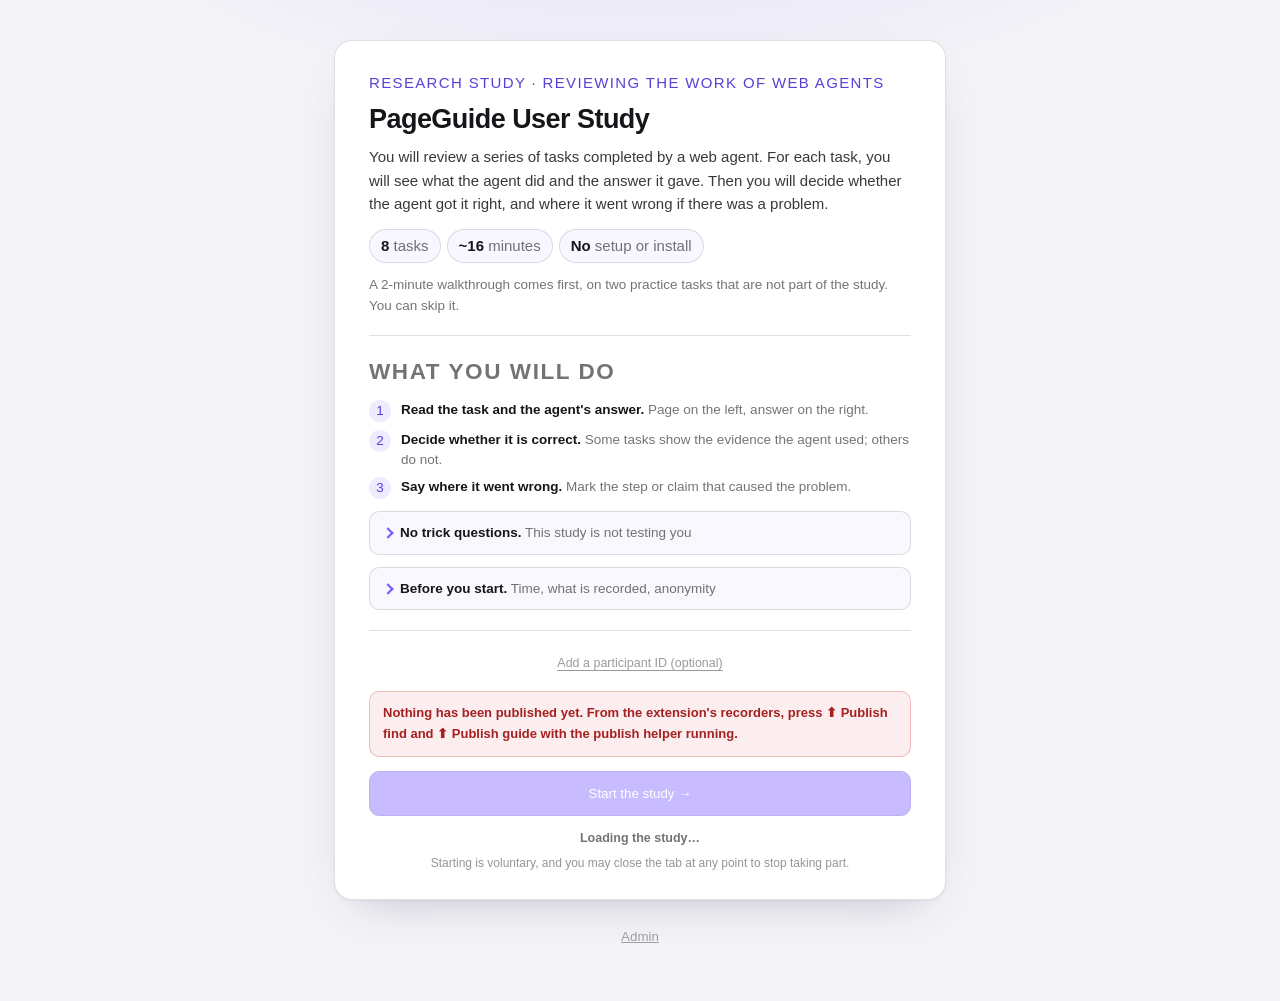
==== index.html @ 44cb0784 "Count MUFC-V1-TEXT again in Find × Text It was excluded because it is the same captured Wikipedia ar" ====
<!doctype html>
<html lang="en">
<head>
  <meta charset="utf-8">
  <meta name="viewport" content="width=device-width, initial-scale=1">
  <title>PageGuide User Study</title>
  <link rel="stylesheet" href="styles/site.css?v=ft-mufc-20260813">
</head>
<body class="welcome-body">
  <!--
    The welcome screen. Everything a participant needs to decide to start and nothing they will have
    forgotten by the first task: what they will be doing, how long it takes, and what is recorded.
    The instructions that matter *during* a task live beside the material, on the task screen.
  -->
  <main class="welcome">
    <div class="welcome-card">
      <header class="welcome-hero">
        <p class="welcome-eyebrow">Research study · Reviewing the work of web agents</p>
        <h1 class="welcome-title">PageGuide User Study</h1>
        <p class="welcome-lead">
          You will review a series of tasks completed by a web agent. For each task, you will see
          what the agent did and the answer it gave. Then you will decide whether the agent got it
          right, and where it went wrong if there was a problem.
        </p>
        <ul class="welcome-meta">
          <li class="welcome-chip"><span class="welcome-chip-k">8</span> tasks</li>
          <li class="welcome-chip"><span class="welcome-chip-k">~16</span> minutes</li>
          <li class="welcome-chip"><span class="welcome-chip-k">No</span> setup or install</li>
        </ul>
        <p class="welcome-lead welcome-lead-quiet">A 2-minute walkthrough comes first, on two
          practice tasks that are not part of the study. You can skip it.</p>
      </header>

      <section class="welcome-section">
        <h2 class="welcome-section-title">What you will do</h2>
        <ol class="welcome-steps">
          <li class="welcome-step">
            <span class="welcome-step-n">1</span>
            <div><strong>Read the task and the agent's answer.</strong>
              Page on the left, answer on the right.</div>
          </li>
          <li class="welcome-step">
            <span class="welcome-step-n">2</span>
            <div><strong>Decide whether it is correct.</strong>
              Some tasks show the evidence the agent used; others do not.</div>
          </li>
          <li class="welcome-step">
            <span class="welcome-step-n">3</span>
            <div><strong>Say where it went wrong.</strong>
              Mark the step or claim that caused the problem.</div>
          </li>
        </ol>
      </section>

      <!-- Collapsed by default, so the screen is a decision rather than a document. The summary
           carries the sentence that actually changes how someone answers; the rest is there for
           whoever wants it. -->
      <details class="welcome-fold">
        <summary><strong>No trick questions.</strong> This study is not testing you</summary>
        <div class="welcome-fold-body">
          We are studying how easy or hard it is to check an agent's work. Please answer from what
          you can actually see on the page. If you cannot tell what happened, choose that option:
          it is a real and useful answer.
        </div>
      </details>

      <details class="welcome-fold">
        <summary><strong>Before you start.</strong> Time, what is recorded, anonymity</summary>
        <dl class="welcome-facts">
          <div class="welcome-fact">
            <dt>Time</dt>
            <dd>About 16 minutes in one sitting. Tasks are timed to measure difficulty, not to rush
              you.</dd>
          </div>
          <div class="welcome-fact">
            <dt>What is recorded</dt>
            <dd>Your answers and each task's duration. No account, no email, nothing from other
              tabs.</dd>
          </div>
          <div class="welcome-fact">
            <dt>Anonymity</dt>
            <dd>Anonymous by default. A participant ID is optional, and only matches your run to a
              session.</dd>
          </div>
          <div class="welcome-fact">
            <dt>You will need</dt>
            <dd>A desktop or laptop browser, because the page and the answer sit side by side.</dd>
          </div>
        </dl>
      </details>

      <div class="welcome-actions">
        <button class="welcome-id-toggle" id="participant-id-toggle" type="button">Add a participant ID (optional)</button>
        <div class="welcome-id-field" id="participant-id-field" hidden>
          <label class="welcome-label" for="participant-id">Participant ID
            <span class="q-sub">optional, leave blank to stay anonymous</span></label>
          <input class="welcome-input" id="participant-id" type="text" placeholder="e.g. P07" autocomplete="off">
        </div>

        <div class="welcome-status" id="welcome-status"></div>

        <button class="welcome-btn" id="start-btn" disabled>Start the study →</button>

        <p class="welcome-fine" id="welcome-count">Loading the study…</p>
        <p class="welcome-consent">Starting is voluntary, and you may close the tab at any point to
          stop taking part.</p>
      </div>
    </div>

    <!-- The reviewer's door. Deliberately plain and outside the card: a participant should be able
         to ignore it, and it grants no privilege over the data — its one real power is to NOT write. -->
    <button class="admin-door" id="admin-btn">Admin</button>
    <section class="admin-panel" id="admin-panel" hidden></section>
  </main>

  <script src="app/config.js?v=ft-mufc-20260813" onerror="window.__configMissing = true"></script>
  <script src="app/supabase.js?v=ft-mufc-20260813"></script>
  <script src="app/session.js?v=ft-mufc-20260813"></script>
  <script src="app/admin.js?v=ft-mufc-20260813"></script>
  <script src="app/markdown.js?v=ft-mufc-20260813"></script>
  <script src="app/trajectory_edit.js?v=ft-mufc-20260813"></script>
  <script src="app/welcome.js?v=ft-mufc-20260813"></script>
</body>
</html>
---- styles/site.css ----
/* The study site — layout and the question pane.
   ==============================================
   The stimulus pane brings its own stylesheet (styles/stimulus.css, ported verbatim from the
   extension) so what a participant reads on the left is pixel-for-pixel what an extension
   participant reads. This file owns everything around it: the shell, the welcome screen, and the
   right-hand pane standing in for the PageGuide side panel. */

:root {
  --accent: #7857ff;
  --accent-dark: #5b3fd6;
  --ink: #16161a;
  --muted: rgba(0, 0, 0, 0.55);
  --line: rgba(0, 0, 0, 0.12);
  --panel-bg: #f4f4f8;
  --card: #fff;
  --ok: #0f6b43;
  --bad: #a52020;
}

* { box-sizing: border-box; }

body {
  margin: 0;
  font: 15px/1.6 -apple-system, BlinkMacSystemFont, 'Segoe UI', Roboto, sans-serif;
  color: var(--ink);
  background: #fff;
}

/* ── The two panes ───────────────────────────────────────────────────────────────
   Left flexible, right fixed at the side panel's real width. The proportions are not decoration:
   a participant on the site should be working under the same constraints as one in the extension,
   or the two datasets differ in reading conditions rather than in grounding. Each pane scrolls on
   its own so the questions stay put while the steps are read. */
.task-shell {
  display: grid;
  grid-template-columns: minmax(0, 1fr) 420px;
  height: 100vh;
  overflow: hidden;
}

.task-stimulus {
  overflow-y: auto;
  background: #fff;
  border-right: 1px solid var(--line);
}

.task-panel {
  overflow-y: auto;
  background: var(--panel-bg);
  border-left: 1px solid var(--line);
}

/* Below ~900px the two-pane comparison stops working at all: the stimulus is the thing that needs
   width. Stack rather than shrink, material first. */
@media (max-width: 900px) {
  .task-shell { grid-template-columns: 1fr; height: auto; overflow: visible; }
  .task-stimulus, .task-panel { overflow: visible; border: 0; }
  .task-panel { border-top: 2px solid var(--line); }
}

.tv-done {
  padding: 60px 32px;
  font-size: 18px;
  color: var(--muted);
  text-align: center;
}

/* ── The condition banner ────────────────────────────────────────────────────────
   Sits under the goal, above the material, on every task. Deliberately NOT colour-coded as
   good/bad: the two arms are conditions, not scores, and a green "grounded" pill against a red
   "non-grounded" one would tell a participant which answer we were hoping for. Same neutral pill
   both ways; only the dot and the wording carry the difference. */
.tv-condition {
  display: flex;
  align-items: center;
  flex-wrap: wrap;
  gap: 6px 8px;
  margin-top: 8px;
}
.tv-condition-badge {
  display: inline-flex;
  align-items: center;
  gap: 6px;
  border: 1px solid var(--line);
  border-radius: 999px;
  padding: 3px 10px;
  font: 700 11px/1.5 inherit;
  letter-spacing: 0.04em;
  text-transform: uppercase;
  color: var(--ink);
  background: rgba(0, 0, 0, 0.03);
}
.tv-condition-dot {
  width: 7px;
  height: 7px;
  border-radius: 50%;
  border: 1.5px solid var(--accent-dark);
}
/* Filled where the evidence is shown, hollow where it is not — the state of the dot is the state
   of the task, so the badge is readable at a glance without reading it. */
.tv-condition.is-grounded .tv-condition-dot { background: var(--accent-dark); }
.tv-condition.is-nongrounded .tv-condition-dot { background: transparent; }
.tv-condition-note {
  font-size: 12.5px;
  color: var(--muted);
}
.tv-condition-info { flex: 0 0 auto; }
.tv-condition-hint {
  flex: 1 0 100%;
  margin-top: 2px;
  padding: 9px 12px;
  background: rgba(120, 87, 255, 0.07);
  border-left: 2px solid rgba(120, 87, 255, 0.45);
  border-radius: 0 8px 8px 0;
  color: rgba(0, 0, 0, 0.72);
  font-size: 13px;
  line-height: 1.5;
}
.tv-condition-hint[hidden] { display: none; }

/* ── The question pane ───────────────────────────────────────────────────────── */
.q-head {
  padding: 14px 16px;
  border-bottom: 1px solid var(--line);
  background: var(--card);
  position: sticky;
  top: 0;
  z-index: 2;
}
.q-title { font-weight: 800; font-size: 15px; }

.q-progress {
  padding: 8px 16px;
  font-size: 12px;
  font-weight: 700;
  color: var(--muted);
  background: var(--card);
  border-bottom: 1px solid var(--line);
}

.q-body { padding: 16px; }
.q-loading { padding: 24px 16px; color: var(--muted); }

.q-task-card {
  background: #efe9ff;
  border: 1px solid rgba(120, 87, 255, 0.28);
  border-radius: 10px;
  padding: 20px 14px 12px;   /* extra top room for the timer chip floating on the border */
  font-weight: 600;
  margin-bottom: 12px;
  position: relative;
}

/* One active phase timer. The label changes when the task moves from deciding to checking evidence. */
.q-timers { position: absolute; top: -11px; right: 12px; display: flex; gap: 6px; }
.q-timer-chip {
  display: inline-flex;
  align-items: center;
  gap: 5px;
  background: var(--card);
  border: 1px solid rgba(120, 87, 255, 0.35);
  border-radius: 999px;
  padding: 3px 9px;
  box-shadow: 0 2px 6px rgba(30, 20, 70, 0.16);
}
.q-timer-label { font-size: 10px; font-weight: 700; color: var(--muted); white-space: nowrap; }
.q-timer {
  font-size: 12px;
  font-weight: 800;
  color: var(--accent-dark);
  font-variant-numeric: tabular-nums;   /* so the seconds do not shift the label as they tick */
}

.q-card {
  background: var(--card);
  border: 1px solid var(--line);
  border-radius: 12px;
  padding: 14px;
  margin-bottom: 12px;
}
.q-card-head { display: flex; align-items: flex-start; gap: 8px; margin-bottom: 10px; }
.q-badge {
  background: var(--accent);
  color: #fff;
  border-radius: 6px;
  padding: 1px 7px;
  font-size: 11px;
  font-weight: 800;
  flex: none;
}
.q-text { margin: 0; font-weight: 700; }
.q-sub { font-size: 12px; font-weight: 500; color: var(--muted); }
.q-label {
  display: block;
  margin: 12px 0 6px;
  font-size: 12px;
  font-weight: 800;
  color: var(--ink);
}
.q-optional { color: var(--muted); }

.q-options { display: flex; flex-direction: column; gap: 6px; }

.q-opt {
  display: flex;
  align-items: center;
  gap: 10px;
  border: 1px solid var(--line);
  border-radius: 10px;
  padding: 10px 12px;
  cursor: pointer;
  background: #fafafc;
}
.q-opt:hover { border-color: rgba(120, 87, 255, 0.5); }
.q-opt input { accent-color: var(--accent); width: 16px; height: 16px; flex: none; }
/* :has is what lets the whole row light up from the input inside it, with no JS keeping a class in
   sync — one less thing that can be left stale when the pane re-renders. */
.q-opt:has(input:checked) {
  border-color: var(--accent);
  background: #f1ecff;
}

.q-opt-rich { align-items: flex-start; }
.q-opt-body { display: flex; flex-direction: column; gap: 2px; }
.q-opt-name { font-weight: 700; }
.q-opt-detail { font-size: 12px; color: var(--muted); }

.q-post-body { display: flex; flex-direction: column; gap: 14px; }
.q-post-section {
  background: var(--card);
  border: 1px solid var(--line);
  border-radius: 12px;
  padding: 14px;
}
.q-post-section-head {
  display: flex;
  align-items: flex-start;
  gap: 8px;
  margin-bottom: 12px;
}
.q-post-options { gap: 8px; }
.q-post-opt {
  min-height: 42px;
  background: #fff;
  font-weight: 650;
}

/* The optional note. A hollow badge, because a solid one beside the two required questions reads as
   a third thing that must be answered — and a box someone fills in to get past it is noise. */
.q-badge-quiet {
  background: rgba(120, 87, 255, 0.14);
  color: var(--accent-dark);
}
.q-post-note-hint { margin: -6px 0 8px; }
.q-post-note { min-height: 64px; }

.q-error-block {
  border: 1px solid var(--line);
  border-radius: 10px;
  padding: 4px;
  background: #fafafc;
}
.q-error-block .q-opt { border: 0; background: transparent; }
.q-error-num {
  flex: none;
  width: 20px;
  height: 20px;
  border-radius: 6px;
  background: rgba(120, 87, 255, 0.14);
  color: var(--accent-dark);
  font-size: 11px;
  font-weight: 800;
  display: grid;
  place-items: center;
}
.q-opt-none { background: transparent; }

.q-error-steps { padding: 0 12px 10px; }
.q-step-picks { display: flex; flex-wrap: wrap; gap: 5px; }
/* Steps are buttons, never a text field — see the comment in instrument.js. */
.q-step {
  min-width: 30px;
  border: 1px solid var(--line);
  background: #fff;
  border-radius: 8px;
  padding: 4px 8px;
  font: 700 12px/1.5 inherit;
  font-variant-numeric: tabular-nums;
  color: var(--muted);
  cursor: pointer;
}
.q-step:hover { border-color: var(--accent); color: var(--accent-dark); }
.q-step.is-on { background: var(--accent); border-color: var(--accent); color: #fff; }

.q-field {
  width: 100%;
  border: 1px solid var(--line);
  border-radius: 10px;
  padding: 9px 11px;
  font: inherit;
  font-size: 14px;
  resize: vertical;
}
.q-field:focus {
  outline: none;
  border-color: var(--accent);
  box-shadow: 0 0 0 3px rgba(120, 87, 255, 0.16);
}

.q-error-msg {
  background: rgba(211, 47, 47, 0.1);
  border: 1px solid rgba(211, 47, 47, 0.3);
  color: var(--bad);
  border-radius: 8px;
  padding: 8px 11px;
  font-size: 13px;
  font-weight: 600;
  margin: 10px 0;
}

.q-actions { display: flex; gap: 8px; margin-top: 14px; }
.q-btn {
  flex: 1;
  border: 1px solid var(--line);
  background: #fff;
  border-radius: 10px;
  padding: 11px 14px;
  font: 800 14px/1.2 inherit;
  cursor: pointer;
}
.q-btn:hover { border-color: var(--accent); color: var(--accent-dark); }
.q-btn-primary { background: var(--accent); border-color: var(--accent); color: #fff; }
.q-btn-primary:hover { background: var(--accent-dark); border-color: var(--accent-dark); color: #fff; }
/* An <a> that has to sit in a row of <button>s without looking like the odd one out. */
.q-btn-link { display: inline-flex; align-items: center; justify-content: center; text-decoration: none; }

/* ── The post-study survey, on the final screen ─────────────────────────────
   Fills the left pane — the whole viewport height, edge to edge. The form is the last thing the
   study asks for, and one scrolled through a letterbox is one people abandon halfway. The stage
   carries no padding of its own: Google's form already draws its own margins, and a second set
   inside a frame costs width the Likert rows need. */
.q-survey-stage {
  height: 100vh;
  display: flex;
  flex-direction: column;
  background: #f5f5f7;
}

/* The instruction sits above the form, in the pane the participant is already looking at. Fixed
   height by content, never scrolling away from it: the frame below takes whatever is left. */
.q-survey-head {
  flex: none;
  padding: 18px 24px 14px;
  background: #fff;
  border-bottom: 1px solid var(--line);
}

.q-survey-title { margin: 0; font-size: 19px; font-weight: 800; }

/* Loud on purpose: the frame under this banner is the live form, and a preview that looks exactly
   like the real screen is one somebody fills in. */
.q-survey-preview {
  flex: none;
  margin: 0;
  padding: 9px 24px;
  background: rgba(211, 47, 47, .10);
  border-bottom: 1px solid rgba(211, 47, 47, .3);
  color: var(--bad);
  font-size: 13px;
  font-weight: 700;
}

.q-survey-lead {
  margin: 6px 0 0;
  max-width: 70ch;
  font-size: 14px;
  line-height: 1.55;
  color: var(--muted);
}

/* Sized to its text rather than stretched across the pane — .q-btn is flex:1 for a row of two in a
   420px panel, which out here would be a button a thousand pixels wide. */
.q-survey-open { flex: none; margin-top: 12px; padding: 10px 18px; }

.q-survey {
  display: block;
  flex: 1;
  width: 100%;
  min-height: 0;
  border: 0;
  background: #f5f5f7;
}

/* Stacked layout: the panes are no longer side by side and 100vh would push the questionnaire a
   whole screen below the text that introduces it. */
@media (max-width: 900px) {
  .q-survey-stage { height: auto; }
  .q-survey { height: 150vh; flex: none; }
}
.admin-task-jump {
  display: grid;
  gap: 6px;
  margin-top: 14px;
  color: var(--muted);
  font-size: 12px;
  font-weight: 800;
  text-transform: uppercase;
  letter-spacing: .04em;
}
.admin-task-jump select {
  width: 100%;
  border: 1px solid var(--line);
  border-radius: 10px;
  background: #fff;
  color: var(--ink);
  padding: 10px 12px;
  font: 700 14px/1.2 inherit;
  text-transform: none;
  letter-spacing: 0;
}
.admin-grounding {
  margin-top: 12px;
  border: 1px solid rgba(120, 87, 255, 0.24);
  border-left: 3px solid var(--accent);
  border-radius: 8px;
  padding: 12px;
  background: rgba(120, 87, 255, 0.05);
}
.admin-ground-truth {
  margin-top: 12px;
  border: 1px solid rgba(22, 143, 90, 0.24);
  border-left: 3px solid #168f5a;
  border-radius: 8px;
  padding: 12px;
  background: rgba(22, 143, 90, 0.05);
}
.admin-grounding-title {
  font-weight: 800;
  margin-bottom: 2px;
}
.admin-gt-row,
.admin-gt-empty {
  margin-top: 8px;
  color: var(--muted);
  font-size: 13px;
  line-height: 1.45;
}
.admin-gt-label {
  margin-top: 10px;
  color: var(--muted);
  font-size: 11px;
  font-weight: 800;
  text-transform: uppercase;
  letter-spacing: .04em;
}
.admin-gt-quote {
  margin-top: 6px;
  border: 1px solid var(--line);
  border-radius: 8px;
  background: #fff;
  color: var(--ink);
  padding: 8px 10px;
  font-size: 13px;
  line-height: 1.45;
}
.admin-gt-pill {
  display: inline-block;
  margin: 6px 5px 0 0;
  border: 1px solid rgba(22, 143, 90, 0.24);
  border-radius: 999px;
  background: #fff;
  color: #0f6b43;
  padding: 4px 8px;
  font: 700 12px/1.3 inherit;
}
.admin-answer-edit {
  display: grid;
  gap: 6px;
  margin-top: 10px;
  color: var(--muted);
  font-size: 12px;
  font-weight: 800;
  text-transform: uppercase;
  letter-spacing: .04em;
}
.admin-answer-edit textarea {
  width: 100%;
  resize: vertical;
  min-height: 132px;
  border: 1px solid var(--line);
  border-radius: 8px;
  background: #fff;
  color: var(--ink);
  padding: 10px 12px;
  font: 600 13px/1.45 inherit;
  text-transform: none;
  letter-spacing: 0;
}
.admin-new-evidence {
  display: grid;
  grid-template-columns: minmax(120px, 0.45fr) minmax(160px, 1fr);
  gap: 8px;
  margin-top: 10px;
}
.admin-inline-input {
  width: 100%;
  border: 1px solid var(--line);
  border-radius: 8px;
  background: #fff;
  color: var(--ink);
  padding: 9px 10px;
  font: 600 13px/1.3 inherit;
}
.admin-grounding-status {
  border: 1px dashed var(--line);
  border-radius: 8px;
  background: #fff;
  color: var(--muted);
  font-size: 12px;
  line-height: 1.4;
  padding: 8px 10px;
  margin-top: 8px;
}
.admin-grounding-status.is-good {
  border-style: solid;
  border-color: rgba(22, 143, 90, 0.35);
  color: #0f6b43;
  background: rgba(22, 143, 90, 0.08);
}

/* ── Welcome ─────────────────────────────────────────────────────────────────────
   A consent-sheet, not a splash page. A participant decides here whether to give us sixteen
   minutes, so the screen answers the questions they would otherwise have to ask: what am I doing,
   how long, and what is being recorded. One card, one column, one action at the bottom — the
   sections read in the order those questions arrive. */
.welcome-body {
  background:
    radial-gradient(900px 420px at 50% -180px, rgba(120, 87, 255, 0.16), transparent 70%),
    var(--panel-bg);
  min-height: 100vh;
}
.welcome {
  max-width: 660px;
  margin: 0 auto;
  padding: 40px 24px 56px;
}
.welcome-card {
  background: var(--card);
  border: 1px solid var(--line);
  border-radius: 18px;
  padding: 30px 34px 26px;
  box-shadow: 0 1px 2px rgba(20, 12, 50, 0.05), 0 18px 48px -24px rgba(20, 12, 50, 0.28);
}
@media (max-width: 560px) {
  .welcome { padding: 20px 14px 40px; }
  .welcome-card { padding: 24px 20px 22px; border-radius: 14px; }
}

.welcome-hero { border-bottom: 1px solid var(--line); padding-bottom: 18px; }
.welcome-eyebrow {
  margin: 0 0 8px;
  font: 700 10.5px/1.4 inherit;
  letter-spacing: 0.09em;
  text-transform: uppercase;
  color: var(--accent-dark);
}
.welcome-title {
  font-size: 27px;
  line-height: 1.2;
  letter-spacing: -0.02em;
  margin: 0 0 10px;
}
.welcome-lead { font-size: 15px; line-height: 1.55; margin: 0; color: rgba(0, 0, 0, 0.78); }

/* The three facts a participant weighs before clicking, as chips rather than a sentence: they are
   scanned, not read. */
.welcome-meta {
  display: flex;
  flex-wrap: wrap;
  gap: 6px;
  list-style: none;
  margin: 14px 0 0;
  padding: 0;
}
.welcome-chip {
  border: 1px solid var(--line);
  border-radius: 999px;
  padding: 4px 11px;
  font: 600 12px/1.5 inherit;
  color: var(--muted);
  background: rgba(120, 87, 255, 0.05);
}
.welcome-chip-k { font-weight: 800; color: var(--ink); }

.welcome-section { margin-top: 18px; }
.welcome-section-title {
  margin: 0 0 10px;
  font: 800 11px/1.4 inherit;
  letter-spacing: 0.07em;
  text-transform: uppercase;
  color: var(--muted);
}

/* The step title and its one line of detail run together rather than stacking: three two-line
   steps is a paragraph, three one-and-a-bit-line steps is a glance. */
.welcome-steps { list-style: none; margin: 0; padding: 0; display: grid; gap: 8px; }
.welcome-step {
  display: grid;
  grid-template-columns: 22px minmax(0, 1fr);
  gap: 10px;
  align-items: start;
  font-size: 13.5px;
  line-height: 1.45;
  color: var(--muted);
}
.welcome-step strong { color: var(--ink); font-weight: 700; }
.welcome-step-n {
  display: grid;
  place-items: center;
  width: 22px;
  height: 22px;
  border-radius: 50%;
  background: rgba(120, 87, 255, 0.12);
  color: var(--accent-dark);
  font: 800 11.5px/1 inherit;
}

/* ── Collapsed detail ────────────────────────────────────────────────────────────
   Reassurance and the housekeeping facts are things a participant may want, not things they must
   read to start — so they are one line each until asked for. The summary still carries the part
   that changes an answer, because a fold nobody opens must not hide anything load-bearing. */
.welcome-fold {
  margin-top: 12px;
  border: 1px solid var(--line);
  border-radius: 10px;
  background: rgba(120, 87, 255, 0.04);
}
.welcome-fold > summary {
  list-style: none;
  cursor: pointer;
  padding: 10px 14px 10px 30px;
  position: relative;
  font-size: 13.5px;
  color: var(--muted);
  border-radius: 10px;
}
.welcome-fold > summary::-webkit-details-marker { display: none; }
.welcome-fold > summary strong { color: var(--ink); font-weight: 700; }
.welcome-fold > summary::before {
  content: '';
  position: absolute;
  left: 14px;
  top: 50%;
  width: 6px;
  height: 6px;
  margin-top: -4px;
  border-right: 2px solid var(--accent);
  border-bottom: 2px solid var(--accent);
  transform: rotate(-45deg);
  transition: transform 120ms ease;
}
.welcome-fold[open] > summary::before { transform: rotate(45deg); margin-top: -5px; }
.welcome-fold > summary:hover { color: var(--ink); }
.welcome-fold > summary:focus-visible { outline: 2px solid rgba(120, 87, 255, 0.5); outline-offset: 1px; }
.welcome-fold-body {
  padding: 0 14px 12px;
  font-size: 13.5px;
  color: var(--muted);
}

/* Two columns of short definitions rather than a paragraph of caveats — a participant should be
   able to find "what is recorded" without reading the rest. */
.welcome-facts {
  margin: 0;
  padding: 0 14px 12px;
  display: grid;
  grid-template-columns: repeat(2, minmax(0, 1fr));
  gap: 10px 20px;
}
@media (max-width: 560px) { .welcome-facts { grid-template-columns: 1fr; } }
.welcome-fact { min-width: 0; }
.welcome-fact dt {
  font: 800 11.5px/1.5 inherit;
  color: var(--ink);
}
.welcome-fact dd {
  margin: 0;
  font-size: 13px;
  line-height: 1.45;
  color: var(--muted);
}

.welcome-actions {
  margin-top: 20px;
  padding-top: 18px;
  border-top: 1px solid var(--line);
}
.welcome-label { display: block; margin: 0 0 6px; font-weight: 800; font-size: 13px; }
.welcome-label .q-sub { font-weight: 500; color: var(--muted); margin-left: 6px; }
.welcome-id-toggle {
  display: block;
  margin: 0 auto 14px;
  border: 0;
  background: transparent;
  color: var(--muted);
  padding: 4px 6px;
  font: inherit;
  font-size: 12.5px;
  text-decoration: underline;
  text-underline-offset: 3px;
  cursor: pointer;
  opacity: 0.72;
}
.welcome-id-toggle:hover { color: var(--accent-dark); opacity: 1; }
/* welcome.js hides the toggle once the field is open; `display: block` above would otherwise win
   over the hidden attribute and leave a dead link sitting above the field it just opened. */
.welcome-id-toggle[hidden] { display: none; }
.welcome-id-field { margin-bottom: 16px; }
.welcome-id-field[hidden] { display: none; }
.welcome-input {
  width: 100%;
  border: 1px solid var(--line);
  border-radius: 10px;
  padding: 11px 13px;
  font: inherit;
  background: #fff;
}
.welcome-input:focus {
  outline: none;
  border-color: var(--accent);
  box-shadow: 0 0 0 3px rgba(120, 87, 255, 0.16);
}
/* Flat fill, no coloured glow. A solid button reads as a control; a purple halo reads as a
   marketing hero, which is not what this page is. The only shadow is a neutral one-pixel drop so
   the button sits on the card rather than floating over it. */
.welcome-btn {
  width: 100%;
  border: 1px solid var(--accent-dark);
  background: var(--accent);
  color: #fff;
  border-radius: 10px;
  padding: 14px;
  font: 700 15px/1.2 inherit;
  cursor: pointer;
  box-shadow: 0 1px 2px rgba(20, 12, 50, 0.14);
  transition: background 120ms ease, border-color 120ms ease;
}
.welcome-btn:hover:not(:disabled) { background: var(--accent-dark); border-color: #4a32b4; }
.welcome-btn:active:not(:disabled) { background: #4a32b4; box-shadow: none; }
.welcome-btn:focus-visible { outline: 2px solid var(--accent-dark); outline-offset: 2px; }
.welcome-btn:disabled { opacity: 0.4; cursor: not-allowed; box-shadow: none; }
.welcome-status:empty { display: none; }
.welcome-status {
  margin-bottom: 14px;
  border-radius: 10px;
  padding: 11px 13px;
  font-size: 13px;
  font-weight: 600;
  background: rgba(0, 0, 0, 0.05);
}
.welcome-status-bad {
  background: rgba(211, 47, 47, 0.08);
  border: 1px solid rgba(211, 47, 47, 0.25);
  color: var(--bad);
}
.welcome-fine {
  margin: 12px 0 0;
  font-size: 12.5px;
  font-weight: 600;
  color: var(--muted);
  text-align: center;
}
.welcome-consent {
  margin: 6px 0 0;
  font-size: 12px;
  color: rgba(0, 0, 0, 0.42);
  text-align: center;
}


/* ── Admin ──────────────────────────────────────────────────────────────────────
   A reviewer's controls, not a participant's. Quiet at the bottom of the welcome screen so it can
   be ignored, and unmistakable once open so nobody reviews for ten minutes under the impression
   they are collecting data. */
.admin-door {
  display: block;
  margin: 28px auto 0;
  border: 0;
  background: none;
  color: rgba(0, 0, 0, 0.35);
  font: 600 12px/1.4 inherit;
  text-decoration: underline;
  cursor: pointer;
}
.admin-door:hover { color: var(--accent-dark); }

.admin-panel {
  margin-top: 18px;
  width: min(1120px, calc(100vw - 48px));
  margin-left: 50%;
  transform: translateX(-50%);
  background: var(--card);
  border: 1px solid var(--line);
  border-left: 3px solid #8a5300;
  border-radius: 10px;
  padding: 14px 16px;
}
/* The welcome form's label and button spacing is set by the card's flow; inside the admin panel
   they stack, so give them back the gaps they need. */
.admin-panel .welcome-label { margin-top: 14px; }
.admin-panel .welcome-btn { margin-top: 14px; }
.admin-title { font-weight: 800; margin-bottom: 10px; }
.admin-warn {
  background: rgba(201, 122, 0, 0.14);
  color: #8a5300;
  border-radius: 999px;
  padding: 2px 8px;
  font: 700 11px/1.6 inherit;
  margin-left: 6px;
}
.admin-row { display: flex; flex-wrap: wrap; gap: 6px; margin-bottom: 6px; }
.admin-chip {
  border: 1px solid var(--line);
  background: #fff;
  border-radius: 999px;
  padding: 5px 12px;
  font: 700 12px/1.5 inherit;
  color: var(--muted);
  cursor: pointer;
}
.admin-chip:hover { border-color: var(--accent); color: var(--accent-dark); }
.admin-chip-on { background: var(--accent); border-color: var(--accent); color: #fff; }
.admin-exit {
  display: block;
  margin: 10px auto 0;
  border: 0;
  background: none;
  color: var(--muted);
  font: 600 12px/1.4 inherit;
  text-decoration: underline;
  cursor: pointer;
}
.admin-tabs {
  display: flex;
  gap: 6px;
  margin: 10px 0 12px;
  padding: 3px;
  border: 1px solid var(--line);
  border-radius: 9px;
  background: rgba(0, 0, 0, 0.035);
}
.admin-tab {
  flex: 1;
  border: 0;
  border-radius: 7px;
  background: transparent;
  color: var(--muted);
  padding: 7px 10px;
  font: 800 12px/1.4 inherit;
  cursor: pointer;
}
.admin-tab:hover { color: var(--accent-dark); }
.admin-tab-on {
  background: #fff;
  color: var(--ink);
  box-shadow: 0 1px 2px rgba(20, 12, 50, 0.08);
}
.viz-loading,
.viz-empty {
  border: 1px dashed var(--line);
  border-radius: 10px;
  padding: 20px;
  color: var(--muted);
  text-align: center;
  font-weight: 700;
}
.viz-dashboard { display: grid; gap: 12px; }
.viz-protocol {
  display: grid;
  grid-template-columns: minmax(0, 1fr) minmax(260px, 0.8fr);
  gap: 12px;
  align-items: center;
  border: 1px solid rgba(120, 87, 255, 0.22);
  border-radius: 12px;
  padding: 14px;
  background: linear-gradient(135deg, rgba(120, 87, 255, 0.08), rgba(15, 107, 67, 0.05));
}
@media (max-width: 760px) { .viz-protocol { grid-template-columns: 1fr; } }
.viz-protocol span {
  display: block;
  color: var(--accent-dark);
  font-size: 11px;
  font-weight: 900;
  letter-spacing: 0.07em;
  text-transform: uppercase;
}
.viz-protocol strong {
  display: block;
  margin-top: 3px;
  font-size: 18px;
  line-height: 1.25;
}
.viz-protocol p {
  margin: 0;
  color: var(--muted);
  font-size: 13px;
  line-height: 1.45;
}
.viz-controls {
  display: grid;
  grid-template-columns: repeat(4, minmax(130px, 1fr)) minmax(180px, 1.4fr);
  gap: 8px;
  align-items: end;
}
@media (max-width: 920px) { .viz-controls { grid-template-columns: repeat(2, minmax(0, 1fr)); } }
.viz-controls label {
  display: grid;
  gap: 3px;
  color: var(--muted);
  font-size: 11px;
  font-weight: 900;
  letter-spacing: 0.04em;
  text-transform: uppercase;
}
.viz-controls select,
.viz-controls input {
  width: 100%;
  border: 1px solid var(--line);
  border-radius: 8px;
  background: #fff;
  color: var(--ink);
  padding: 8px 9px;
  font: 600 12px/1.3 inherit;
  text-transform: none;
  letter-spacing: 0;
}
.viz-search { min-width: 0; }
/* Its own row under the five selects: it excludes whole people rather than narrowing a slice,
   so it should not read as a sixth dropdown. */
.viz-complete-toggle {
  grid-column: 1 / -1;
  display: flex;
  gap: 10px;
  align-items: center;
  flex-wrap: wrap;
}
.viz-complete-toggle span {
  color: var(--muted);
  font: 600 12px/1.3 inherit;
}
/* The verdict answers the research question in one line, and refuses to answer it at all
   while any cell is too thin to support the claim. */
.viz-verdict {
  border: 1px solid rgba(42, 120, 214, 0.3);
  border-left: 4px solid #2a78d6;
  border-radius: 10px;
  background: #fff;
  padding: 13px 15px;
  min-width: 0;
}
.viz-verdict-thin {
  border-color: rgba(0, 0, 0, 0.12);
  border-left-color: #898781;
}
.viz-verdict span {
  display: block;
  color: var(--muted);
  font-size: 11px;
  font-weight: 900;
  letter-spacing: 0.05em;
  text-transform: uppercase;
}
.viz-verdict strong {
  display: block;
  margin: 5px 0 2px;
  font-size: 26px;
  line-height: 1.15;
  letter-spacing: -0.02em;
}
.viz-verdict p {
  margin: 0;
  color: rgba(0, 0, 0, 0.72);
  font-size: 13px;
  line-height: 1.45;
}
.viz-verdict small {
  display: block;
  margin-top: 7px;
  color: var(--muted);
  font-size: 12px;
}
.viz-guide {
  border: 1px solid var(--line);
  border-radius: 10px;
  background: #fff;
  padding: 12px 14px;
}
.viz-guide span {
  display: block;
  margin-bottom: 4px;
  color: var(--muted);
  font-size: 11px;
  font-weight: 900;
  letter-spacing: 0.05em;
  text-transform: uppercase;
}
.viz-guide p {
  margin: 0;
  color: rgba(0, 0, 0, 0.74);
  font-size: 13px;
  line-height: 1.6;
  max-width: 92ch;
}
.viz-guide b { color: var(--ink); font-weight: 800; }
.viz-guide b.viz-guide-ng { color: #b8481c; }
.viz-guide b.viz-guide-g { color: #1c5cab; }
.viz-composition {
  display: flex;
  flex-wrap: wrap;
  gap: 6px;
}
.viz-composition span {
  border: 1px solid var(--line);
  border-radius: 999px;
  background: #fff;
  padding: 4px 10px;
  color: var(--muted);
  font-size: 12px;
  font-weight: 700;
}
.viz-composition b { color: var(--ink); font-weight: 800; }
.viz-legend {
  display: flex;
  flex-wrap: wrap;
  gap: 12px;
  margin: 0 0 8px;
  color: var(--muted);
  font-size: 12px;
  font-weight: 700;
}
.viz-legend span { display: inline-flex; align-items: center; gap: 6px; }
.viz-legend i {
  width: 10px;
  height: 10px;
  border-radius: 999px;
}
.viz-chart-grid {
  display: grid;
  grid-template-columns: repeat(2, minmax(0, 1fr));
  gap: 10px;
}
@media (max-width: 900px) { .viz-chart-grid { grid-template-columns: 1fr; } }
.viz-card {
  border: 1px solid var(--line);
  border-radius: 10px;
  background: #fff;
  box-shadow: 0 1px 2px rgba(20, 12, 50, 0.04);
  padding: 12px;
  min-width: 0;
}
.viz-card-wide { grid-column: 1 / -1; }
/* The raw rows are a drawer, not a wall: closed until someone wants to argue with the charts. */
.viz-table-card summary {
  display: flex;
  justify-content: space-between;
  gap: 10px;
  align-items: baseline;
  cursor: pointer;
  list-style: none;
  user-select: none;
}
.viz-table-card summary::-webkit-details-marker { display: none; }
.viz-table-card summary h4 { margin: 0; }
.viz-table-card summary h4::before {
  content: '▸ ';
  color: var(--muted);
}
.viz-table-card[open] summary h4::before { content: '▾ '; }
.viz-table-card[open] summary { margin-bottom: 10px; }
.viz-table-card summary span { color: var(--muted); font-size: 12px; }
.viz-table-card summary:focus-visible {
  outline: 2px solid var(--accent);
  outline-offset: 3px;
  border-radius: 6px;
}
.viz-card h4 {
  margin: 0 0 10px;
  font-size: 13px;
  line-height: 1.25;
}
.viz-note {
  margin: 8px 0 0;
  color: var(--muted);
  font-size: 12px;
}
.viz-svg {
  display: block;
  width: 100%;
  max-width: 1040px;
  height: auto;
}
.viz-svg-label {
  font: 700 11px/1.2 -apple-system, BlinkMacSystemFont, 'Segoe UI', Roboto, sans-serif;
  fill: #6b6a66;
}
.viz-svg-value {
  font: 800 12px/1.2 -apple-system, BlinkMacSystemFont, 'Segoe UI', Roboto, sans-serif;
  fill: rgba(0, 0, 0, 0.82);
}
/* The whole row is the hit target — a 13px dot is a pinpoint nobody lands on. Marks and labels
   stay out of the way so the pointer always reaches the rect underneath them. */
.viz-row circle,
.viz-row line,
.viz-row rect:not(.viz-hit),
.viz-row text { pointer-events: none; }
.viz-hit {
  fill: transparent;
  cursor: pointer;
}
.viz-hit:hover,
.viz-hit:focus-visible {
  fill: rgba(42, 120, 214, 0.07);
  outline: none;
}
.viz-hit:focus-visible { stroke: #2a78d6; stroke-width: 1.5; }
.viz-row:hover .viz-mark { stroke: rgba(0, 0, 0, 0.35); }
.viz-tip {
  position: fixed;
  z-index: 80;
  pointer-events: none;
  max-width: 300px;
  border: 1px solid rgba(11, 11, 11, 0.1);
  border-radius: 9px;
  background: #fff;
  box-shadow: 0 6px 22px rgba(20, 12, 50, 0.16);
  padding: 9px 11px;
  font-size: 12px;
  line-height: 1.4;
}
.viz-tip[hidden] { display: none; }
.viz-tip > b {
  display: block;
  margin-bottom: 5px;
  color: var(--ink);
  font-size: 12px;
  font-weight: 900;
}
.viz-tip > span {
  display: flex;
  align-items: baseline;
  gap: 7px;
  margin-top: 3px;
}
.viz-tip > span i {
  flex: none;
  width: 10px;
  height: 3px;
  border-radius: 2px;
  transform: translateY(-3px);
}
.viz-tip > span strong {
  color: var(--ink);
  font-size: 13px;
  font-weight: 900;
  font-variant-numeric: tabular-nums;
}
.viz-tip > span em {
  color: var(--muted);
  font-style: normal;
  font-size: 12px;
}
.viz-tip > small {
  display: block;
  margin-top: 6px;
  padding-top: 6px;
  border-top: 1px solid rgba(0, 0, 0, 0.08);
  color: var(--muted);
  font-size: 11px;
}
.viz-table-wrap {
  overflow-x: auto;
  border: 1px solid var(--line);
  border-radius: 8px;
}
.viz-table {
  width: 100%;
  min-width: 900px;
  border-collapse: collapse;
  font-size: 12px;
}
.viz-table th,
.viz-table td {
  padding: 7px 8px;
  border-bottom: 1px solid rgba(0, 0, 0, 0.08);
  text-align: left;
  vertical-align: top;
}
.viz-table th {
  background: rgba(0, 0, 0, 0.035);
  color: var(--muted);
  font-size: 11px;
  text-transform: uppercase;
  letter-spacing: 0.04em;
}
.viz-table tr:last-child td { border-bottom: 0; }

/* The frozen page a Find task is about. Fills its pane: the participant is reading an article, and
   a letterboxed article is a different reading task from the one the extension arm gets. */
.find-page {
  width: 100%;
  height: 100%;
  min-height: 80vh;
  border: 0;
  display: block;
  background: #fff;
}

/* Citation chips in a Find answer. Numbered, like the extension's — a claim and the thing backing
   it stay attached, and clicking one scrolls the snapshot to it. */
.find-answer { line-height: 1.7; }

/* A citation is a superscript index sitting in the prose, exactly as the panel renders one — NOT a
   round chip. It was a filled purple pill with the index tinted purple inside it, so the number was
   invisible against its own background and every citation read as a blank blob. */
.find-cite {
  cursor: pointer;
  border-radius: 3px;
  transition: background-color 0.12s;
}
.find-cite .citation-text { display: none; }
.find-cite .citation-index {
  font-size: 10px;
  font-weight: 800;
  color: var(--accent);
  margin-left: 1px;
  vertical-align: super;
  line-height: 0;
}
.find-cite:hover .citation-index { color: var(--accent-dark); }

/* The active citation is lit in the ANSWER as well as in the page, so a participant can see which
   claim the highlight belongs to without holding the number in their head. */
.find-cite-active {
  background: rgba(120, 87, 255, 0.2);
  box-shadow: 0 0 0 2px rgba(120, 87, 255, 0.35);
}
.find-cite-active .citation-index { color: var(--accent-dark); }

.find-answer.citations-expanded .find-cite .citation-text {
  display: inline;
  background: rgba(120, 87, 255, 0.14);
  border-radius: 3px;
  padding: 0 3px;
  margin-right: 1px;
  /* A cited phrase can be a whole caption, so it WILL wrap. Without cloning the decoration the
     background paints as one box spanning every line it touches — which lands on top of the lines
     between, exactly as it did before this was added. */
  box-decoration-break: clone;
  -webkit-box-decoration-break: clone;
}

.find-answer strong { font-weight: 800; }
.find-answer code {
  background: rgba(0, 0, 0, 0.06);
  border-radius: 4px;
  padding: 1px 4px;
  font-size: 0.92em;
}

.find-ev {
  margin-left: 3px;
  font-size: 12px;
  opacity: 0.75;
  cursor: default;
}

.pageguide-clickable { cursor: pointer; }

/* Saved evidence: a numbered marker that opens its crop. Distinct from a citation index, because it
   points at a picture taken at record time rather than at a place in the page. */
.find-ev {
  border: 0;
  background: none;
  padding: 0 1px;
  font: inherit;
  font-size: 0.95em;
  cursor: pointer;
  border-radius: 3px;
}
.find-ev .citation-index { color: #8a5300; font-weight: 800; }
.find-ev:hover { background: rgba(201, 122, 0, 0.14); }

.ev-lightbox {
  position: fixed;
  inset: 0;
  z-index: 9999;
  background: rgba(16, 14, 26, 0.68);
  display: grid;
  place-items: center;
  padding: 24px;
}
.ev-dialog {
  background: #fff;
  border-radius: 12px;
  max-width: min(900px, 92vw);
  max-height: 88vh;
  overflow: auto;
  padding: 14px;
}
.ev-head {
  display: flex;
  align-items: center;
  justify-content: space-between;
  font-weight: 800;
  margin-bottom: 10px;
}
.ev-close { border: 0; background: none; font-size: 22px; cursor: pointer; color: var(--muted); }
.ev-dialog img { max-width: 100%; display: block; border-radius: 8px; }
.ev-quote {
  margin: 0;
  border-left: 3px solid var(--accent);
  background: rgba(120, 87, 255, 0.08);
  border-radius: 8px;
  padding: 10px 12px;
  color: var(--ink);
  font-size: 14px;
  line-height: 1.5;
}
.ev-note { margin-top: 10px; font-size: 13px; color: var(--muted); }
.ev-empty { color: var(--muted); font-size: 13px; }

/* Picking evidence in the page. The button says which hop is armed, and the box below it shows what
   was taken — a selection you cannot see is one a participant cannot check before submitting. */
.q-picked {
  border: 1px dashed var(--line);
  border-radius: 8px;
  padding: 8px 10px;
  margin: 8px 0;
  font-size: 12px;
  color: var(--muted);
  background: #fafafc;
}
.q-picked.is-picked {
  border-style: solid;
  border-color: rgba(22, 143, 90, 0.4);
  background: rgba(22, 143, 90, 0.08);
  color: #0f6b43;
  font-weight: 600;
}
/* The hint under the question, when a click could not be read. Amber rather than red: nothing has
   gone wrong and nothing is lost, the click simply landed somewhere with no sentence in it. */
.q-sub.is-warn {
  color: #8a5300;
  font-weight: 600;
}
.q-btn.is-picking {
  background: var(--accent);
  border-color: var(--accent);
  color: #fff;
}

/* ── The walkthrough ─────────────────────────────────────────────────────────────
   A backdrop with a hole cut over whatever is being pointed at, and a card beside it. The layer
   takes no pointer events and neither does the hole, so the control under the spotlight stays
   clickable — it has to, because half of these steps ask the participant to use it. Only the card
   itself catches clicks. */
.tut-layer {
  position: fixed;
  inset: 0;
  z-index: 2147483000;
  pointer-events: none;
  opacity: 0;
  /* VISIBILITY, NOT JUST OPACITY, and this one is a bug fix rather than a flourish. stopTour() ends
     the walkthrough by removing `is-on`, which faded the layer to nothing but left it lying over the
     whole viewport with the tip card inside it still `pointer-events: auto`. An invisible 330px card
     then sat wherever it had last been dragged or anchored — very often over the follow-up panel,
     because that is what the closing steps point at — and swallowed every click that landed on it.
     The symptom was a participant unable to select "how confident are you", with the cursor turning
     into a grab hand over the radio: that is the tip card, still there, still draggable, invisible.
     The layer keeps its layout when hidden, so measuring the tip while the walkthrough is off still
     returns real dimensions — which `display: none` would not. */
  visibility: hidden;
  /* The visibility flip is delayed by exactly the fade, rather than interpolated: transitioning a
     discrete property is left to the browser's discretion, and this needs to be certain. */
  transition: opacity .18s ease, visibility 0s linear .18s;
}

.tut-layer.is-on {
  opacity: 1;
  visibility: visible;
  transition: opacity .18s ease, visibility 0s linear 0s;
}

/* Said again on the card itself, because the card is the only thing in here that takes clicks and
   this is the failure worth being unable to reintroduce. */
.tut-layer:not(.is-on) .tut-tip { pointer-events: none; }

/* The dimmed backdrop, as an SVG mask so a step can cut more than one hole in it. A box-shadow can
   only cut one: a second element casting its own shadow re-dims the first hole, which is how the
   card a step was telling somebody to use ended up grey. */
.tut-mask {
  position: fixed;
  top: 0; left: 0;
  width: 100%; height: 100%;
  pointer-events: none;
}

/* The edge of a hole. */
.tut-ring {
  position: fixed;
  top: 0; left: 0; width: 0; height: 0;
  border-radius: 12px;
  outline: 2px solid var(--accent);
  outline-offset: -1px;
  pointer-events: none;
}

/* A hole over something the walkthrough is waiting for somebody to use. A card with no Next button
   is a pause, and a pause that does not say what it is waiting for reads as being stuck. */
.tut-ring.is-action {
  outline-width: 3px;
  animation: tut-pulse 1.6s ease-in-out infinite;
}

@keyframes tut-pulse {
  0%, 100% { outline-color: var(--accent); box-shadow: 0 0 0 0 rgba(120, 87, 255, 0.40); }
  50%      { outline-color: var(--accent-dark); box-shadow: 0 0 0 10px rgba(120, 87, 255, 0); }
}

@media (prefers-reduced-motion: reduce) {
  .tut-ring.is-action { animation: none; }
}

.tut-tip {
  position: fixed;
  width: 330px;
  max-width: calc(100vw - 32px);
  padding: 16px 18px 14px;
  background: var(--card);
  border: 1px solid var(--line);
  border-radius: 14px;
  box-shadow: 0 18px 48px rgba(20, 16, 60, 0.28);
  pointer-events: auto;
  cursor: grab;
  touch-action: none;
}

.tut-tip.is-dragging {
  cursor: grabbing !important;
  user-select: none;
  box-shadow: 0 24px 64px rgba(20, 16, 60, 0.38);
}

.tut-tip-kicker {
  font: 800 11px/1.2 inherit;
  letter-spacing: .06em;
  text-transform: uppercase;
  color: var(--accent);
  margin-bottom: 6px;
  display: flex;
  align-items: center;
  gap: 6px;
}

.tut-tip-title { font: 800 16px/1.3 inherit; margin-bottom: 6px; }
.tut-tip-body { font-size: 13.5px; line-height: 1.55; color: rgba(0, 0, 0, 0.72); }
.tut-tip-body b { color: var(--ink); }

.tut-tip-actions {
  display: flex;
  align-items: center;
  gap: 8px;
  margin-top: 14px;
}

.tut-tip-spacer { flex: 1; }

.tut-tip-actions button {
  border: 1px solid var(--line);
  background: #fff;
  border-radius: 9px;
  padding: 7px 12px;
  font: 800 12.5px/1.2 inherit;
  cursor: pointer;
}

.tut-tip-actions .tut-tip-next {
  background: var(--accent);
  border-color: var(--accent);
  color: #fff;
}

.tut-tip-actions .tut-tip-next:hover { background: var(--accent-dark); border-color: var(--accent-dark); }

/* Deliberately the quietest thing on the card, and deliberately always there. */
.tut-tip-actions .tut-tip-skip {
  border-color: transparent;
  background: none;
  color: var(--muted);
  padding-left: 0;
  text-decoration: underline;
}

/* ── The walkthrough's own welcome screen ────────────────────────────────────── */
.tut-hero {
  max-width: 620px;
  margin: 0 auto;
  padding: 56px 32px;
}

.tut-eyebrow {
  margin: 0 0 8px;
  font: 800 12px/1.2 inherit;
  letter-spacing: .08em;
  text-transform: uppercase;
  color: var(--accent);
}

.tut-title { font-size: 30px; line-height: 1.15; margin: 0 0 12px; }
.tut-lead { font-size: 15.5px; line-height: 1.6; margin: 0 0 20px; color: rgba(0, 0, 0, 0.78); }

.tut-list {
  margin: 0 0 20px;
  padding-left: 20px;
  font-size: 14.5px;
  line-height: 1.6;
  color: rgba(0, 0, 0, 0.75);
}

.tut-list li { margin-bottom: 8px; }
.tut-fine { font-size: 13px; color: var(--muted); margin: 0; }
.tut-welcome-actions { flex-direction: column; }

/* ── What we were looking for ────────────────────────────────────────────────── */
.tut-debrief {
  border: 1px solid var(--line);
  border-radius: 12px;
  padding: 14px 16px;
  background: var(--card);
}

.tut-verdict {
  display: flex;
  gap: 8px;
  align-items: flex-start;
  margin: 10px 0 4px;
  font-size: 13.5px;
  font-weight: 700;
  line-height: 1.5;
}

.tut-verdict-mark { font-size: 14px; }
.tut-verdict.is-ok { color: var(--ok); }
.tut-verdict.is-off { color: var(--bad); }

.tut-evidence { list-style: none; margin: 12px 0 0; padding: 0; }

.tut-evidence li {
  border-left: 3px solid var(--accent);
  padding: 4px 0 4px 10px;
  margin-bottom: 10px;
}

.tut-evidence-label {
  display: block;
  font: 800 11px/1.4 inherit;
  letter-spacing: .05em;
  text-transform: uppercase;
  color: var(--muted);
}

.tut-evidence-text { font-size: 13px; line-height: 1.5; color: rgba(0, 0, 0, 0.75); }
.tut-debrief-closing { margin-top: 14px; }

.welcome-lead-quiet { font-size: 13.5px; color: var(--muted); margin-top: 12px; }

/* "Your turn" — the kicker on a step that is waiting for the participant rather than for Next. */
.tut-layer.is-waiting .tut-tip-kicker { color: var(--accent-dark); }

/* The two conditions, side by side, on the screen that shows the non-grounded one. */
.tut-compare { margin: 14px 0; }

.tut-compare > div {
  border-left: 3px solid var(--line);
  padding: 2px 0 2px 10px;
  margin-bottom: 10px;
}

.tut-compare > div:first-child { border-left-color: var(--accent); }

.tut-compare dt {
  font: 800 11px/1.4 inherit;
  letter-spacing: .05em;
  text-transform: uppercase;
  color: var(--muted);
}

.tut-compare dd {
  margin: 2px 0 0;
  font-size: 13px;
  line-height: 1.5;
  color: rgba(0, 0, 0, 0.75);
}

.tut-nuance { border-top: 1px solid var(--line); margin-top: 12px; padding-top: 10px; }

/* The debrief's evidence list: what supports the answer, and whether that is what they picked. */
.tut-evidence li.is-ok { border-left-color: var(--ok); }
.tut-evidence li.is-off { border-left-color: var(--bad); }

.tut-evidence-mark {
  margin-left: 6px;
  font-weight: 800;
  text-transform: none;
  letter-spacing: 0;
}

.tut-evidence li.is-ok .tut-evidence-mark { color: var(--ok); }
.tut-evidence li.is-off .tut-evidence-mark { color: var(--bad); }

.tut-evidence-mine {
  display: block;
  margin-top: 4px;
  font-size: 12.5px;
  line-height: 1.45;
  color: var(--muted);
}

.tut-no-feedback {
  border: 1px dashed var(--line);
  border-radius: 10px;
  padding: 10px 12px;
  margin-top: 10px;
}

/* The walkthrough's own bar: where you are, and the two ways out of the screen you are on. Fixed
   and outside both panes, because every screen in the walkthrough rebuilds the pane it lives in. */
.tut-nav {
  position: fixed;
  left: 50%;
  bottom: 14px;
  transform: translateX(-50%);
  z-index: 2147483100;   /* above the coachmark layer — it must stay usable during a tour */
  display: flex;
  align-items: center;
  gap: 10px;
  padding: 7px 10px 7px 14px;
  border: 1px solid var(--line);
  border-radius: 999px;
  background: var(--card);
  box-shadow: 0 10px 30px rgba(20, 16, 60, 0.22);
}

.tut-nav-label {
  font: 800 11.5px/1.2 inherit;
  letter-spacing: .04em;
  text-transform: uppercase;
  color: var(--muted);
}

.tut-nav button {
  border: 1px solid var(--line);
  background: #fff;
  border-radius: 999px;
  padding: 6px 12px;
  font: 800 12.5px/1.2 inherit;
  cursor: pointer;
}

.tut-nav-back:hover,
.tut-nav-fwd:hover { border-color: var(--accent); color: var(--accent-dark); }

.tut-nav-fwd { border-color: rgba(120, 87, 255, 0.35); color: var(--accent-dark); }

.tut-nav-skip {
  border-color: transparent !important;
  color: var(--muted);
  text-decoration: underline;
}

/* ── Required, and what is still missing ─────────────────────────────────────────
   The asterisk sets the expectation before the button is pressed; the highlight answers the
   question the error message raises — which one? Both are removed the moment the question is
   answered, so red always means "still needed" and never "you got this wrong". */
.q-req {
  color: var(--bad);
  font-weight: 800;
  margin-left: 3px;
}

.q-options.is-missing,
.q-card.is-missing,
.q-error-steps.is-missing {
  border-radius: 12px;
  outline: 2px solid var(--bad);
  outline-offset: 4px;
  background: rgba(165, 32, 32, 0.045);
  scroll-margin: 24px;
}

.q-card.is-missing { outline-offset: 2px; }

.q-error-steps.is-missing {
  outline-offset: 2px;
  padding: 6px 8px;
}

/* A schema problem the dashboard can see, said where the symptom appears. */
.viz-schema-warn {
  border: 1px solid rgba(165, 32, 32, 0.35);
  background: rgba(165, 32, 32, 0.05);
  border-radius: 12px;
  padding: 12px 14px;
  margin-bottom: 12px;
  font-size: 13px;
  line-height: 1.55;
}

.viz-schema-warn code {
  font-size: 12px;
  background: rgba(0, 0, 0, 0.06);
  border-radius: 4px;
  padding: 1px 5px;
}

/* ── The four questions, answered ────────────────────────────────────────────────
   One card per question, because the study asks four and they may point four different ways. The
   headline is the answer; the line under it is the guardrail that stops a win being claimed on one
   number alone (faster but less accurate is not a win, and neither is accurate but slower). */
.viz-answers { margin: 4px 0 14px; }

.viz-answers h4 { margin: 0 0 4px; font-size: 15px; }

.viz-answers-lead {
  margin: 0 0 12px;
  font-size: 12.5px;
  line-height: 1.55;
  color: var(--muted);
}

.viz-answer-grid {
  display: grid;
  grid-template-columns: repeat(auto-fit, minmax(280px, 1fr));
  gap: 12px;
}

.viz-answer {
  border: 1px solid var(--line);
  border-left: 4px solid var(--line);
  border-radius: 12px;
  padding: 14px 16px;
  background: var(--card);
}

.viz-answer-yes { border-left-color: var(--ok); }
.viz-answer-no { border-left-color: var(--bad); }
.viz-answer-flat { border-left-color: rgba(0, 0, 0, 0.28); }
.viz-answer.is-thin { border-style: dashed; }

.viz-answer header {
  display: flex;
  align-items: baseline;
  justify-content: space-between;
  gap: 8px;
  margin-bottom: 6px;
}

.viz-answer-facet {
  font: 800 11px/1.2 inherit;
  letter-spacing: .06em;
  text-transform: uppercase;
  color: var(--accent-dark);
}

.viz-answer-n { font: 700 11px/1.2 inherit; color: var(--muted); }

.viz-answer-q {
  margin: 0 0 8px;
  font-size: 12.5px;
  line-height: 1.5;
  color: rgba(0, 0, 0, 0.72);
}

.viz-answer-headline {
  display: block;
  font-size: 17px;
  line-height: 1.25;
  margin-bottom: 4px;
}

.viz-answer-yes .viz-answer-headline { color: var(--ok); }
.viz-answer-no .viz-answer-headline { color: var(--bad); }

.viz-answer-guard {
  margin: 0 0 10px;
  font-size: 12.5px;
  line-height: 1.5;
  color: var(--muted);
}

/* Which figure the verdict rests on. Quiet, but above the stat row rather than inside it — it is a
   caption for the headline, not a sixth number. */
.viz-answer-basis {
  margin: 0 0 8px;
  font-size: 11.5px;
  line-height: 1.5;
  color: var(--muted);
}

.viz-answer-stats {
  display: flex;
  flex-wrap: wrap;
  gap: 6px 14px;
  border-top: 1px solid var(--line);
  padding-top: 8px;
}

.viz-answer-stat { display: flex; flex-direction: column; gap: 1px; }

.viz-answer-stat span {
  font: 700 10.5px/1.2 inherit;
  letter-spacing: .04em;
  text-transform: uppercase;
  color: var(--muted);
}

.viz-answer-stat b { font-size: 13px; }

/* ── Trajectory editor ─────────────────────────────────────────────────────── */
.edit-head {
  display: flex; flex-wrap: wrap; align-items: center; justify-content: space-between;
  gap: 8px 16px; margin: 14px 0 4px;
}

.edit-live { display: flex; align-items: center; gap: 6px; font-size: 12.5px; color: var(--muted); }

.edit-steps { margin: 10px 0 4px; padding: 0; list-style: none; display: flex; flex-direction: column; gap: 4px; }

.edit-step {
  display: flex; align-items: center; gap: 10px;
  padding: 7px 10px; border: 1px solid var(--line); border-radius: 8px;
}

/* A step the ground truth blames, marked in form as well as colour. */
.edit-step.is-blamed { border-color: var(--bad); background: rgba(190, 60, 50, .06); }

.edit-step-n { min-width: 22px; font-weight: 700; font-variant-numeric: tabular-nums; color: var(--muted); }
.edit-step-text { flex: 1; font-size: 13.5px; }

.edit-step-flag {
  margin-left: 8px; padding: 1px 6px; border-radius: 999px;
  background: var(--bad); color: #fff; font-size: 10.5px; font-style: normal; font-weight: 700;
  letter-spacing: .04em; text-transform: uppercase;
}

.edit-step-noshot { background: var(--muted); }

/* The write-a-step form, sitting in the gap it will insert into. */
.edit-slot { list-style: none; }

.edit-new {
  display: flex; flex-direction: column; gap: 8px;
  margin: 4px 0; padding: 12px;
  border: 1px dashed var(--accent); border-radius: 8px;
  background: rgba(120, 87, 255, .04);
}

/* The screenshot this step already has, so "replace" is a choice made with both in view. */
.edit-thumb {
  display: block; max-width: 340px; width: 100%;
  border: 1px solid var(--line); border-radius: 6px;
}

.edit-new-row { display: flex; flex-wrap: wrap; align-items: center; gap: 8px; }
.edit-new-row input[type="file"] { flex: 1; min-width: 180px; font-size: 12.5px; }
.edit-new-note { margin: 0; font-size: 11.5px; line-height: 1.5; color: var(--muted); }

/* ── Answer + evidence editing ─────────────────────────────────────────────── */
.edit-answer { min-height: 120px; font-family: var(--mono, ui-monospace, Menlo, monospace); font-size: 13px; line-height: 1.6; }
.edit-answer-count { font-size: 12px; color: var(--muted); }

.edit-preview {
  padding: 12px 14px; margin-bottom: 12px;
  border: 1px solid var(--line); border-radius: 8px; background: var(--card, #fff);
  font-size: 14px; line-height: 1.65;
}

/* The preview's chip mirrors the stimulus chip, so the numbering is checked against what ships. */
.edit-preview .tv-chip {
  display: inline-flex; align-items: center; justify-content: center;
  min-width: 20px; height: 20px; margin: 0 2px; padding: 0 5px; vertical-align: 1px;
  background: rgba(120, 87, 255, .12); border: 1px solid rgba(120, 87, 255, .35);
  border-radius: 6px; color: #4a2fc0; font: 700 11px/1 inherit;
}

.edit-ev-list { display: flex; flex-direction: column; gap: 10px; margin-bottom: 12px; }

.edit-ev {
  display: flex; flex-direction: column; gap: 7px;
  padding: 10px 12px; border: 1px solid var(--line); border-radius: 8px;
}

.edit-ev-head { display: flex; flex-wrap: wrap; align-items: center; gap: 8px; }
.edit-ev-head code { font-size: 12.5px; font-weight: 700; }
.edit-ev-head .edit-ev-del { margin-left: auto; }

.edit-ev-flag {
  padding: 1px 7px; border-radius: 999px; font-size: 10.5px; font-weight: 700;
  letter-spacing: .04em; text-transform: uppercase;
  background: rgba(22, 143, 90, .14); color: var(--ok);
}

.edit-ev-flag.is-unused { background: rgba(190, 60, 50, .12); color: var(--bad); }
.edit-ev-step { font-size: 11.5px; color: var(--muted); }

.edit-reset-panel {
  display: flex; flex-direction: column; gap: 8px;
  margin-top: 10px; padding: 12px;
  border: 1px dashed var(--bad); border-radius: 8px;
  background: rgba(190, 60, 50, .04);
}

.edit-errors { display: flex; flex-direction: column; gap: 6px; margin-bottom: 12px; }
.edit-error-row { display: flex; align-items: center; gap: 8px; font-size: 13px; }
.edit-error-row span { flex: 1; }
.edit-error-steps { max-width: 150px; }

.edit-problem {
  margin: 10px 0 0; padding: 8px 10px; border-radius: 8px;
  background: rgba(190, 60, 50, .08); color: var(--bad); font-size: 12.5px; line-height: 1.5;
}

/* ── Find task editor ───────────────────────────────────────────────────────
   Shares the trajectory editor's furniture (.edit-head, .edit-live, .edit-problem); these are the
   three things it has that the Guide half does not. */
.findtask-style {
  font: 700 10.5px/1.2 inherit;
  letter-spacing: .04em;
  text-transform: uppercase;
  color: var(--muted);
  padding: 2px 6px;
  border: 1px solid var(--line);
  border-radius: 999px;
}

/* The key, laid out as a key: the correct option is marked, not left to be inferred from position. */
.findtask-options {
  margin: 6px 0 0;
  padding-left: 20px;
  font-size: 12.5px;
  line-height: 1.55;
}

.findtask-options .is-correct { color: var(--accent-dark); }

.findtask-warn { color: var(--bad); font-weight: 600; }

.findtask-section { margin: 26px 0 0; padding-top: 16px; border-top: 2px solid var(--line); }

/* One box per arm, because the two answers are read against each other: the study compares
   grounding, and a difference in the claims themselves would be the confound it cannot detect. */
.findtask-arm {
  margin: 12px 0 0;
  padding: 12px 14px;
  border: 1px solid var(--line);
  border-radius: 10px;
  background: #fff;
}

.findtask-arm-head {
  display: flex; flex-wrap: wrap; align-items: baseline; gap: 6px 10px;
  margin-bottom: 4px;
}

.findtask-arm-note, .findtask-arm-n { font-size: 12px; color: var(--muted); }
.findtask-arm-n { margin-left: auto; font-variant-numeric: tabular-nums; }

.findtask-cites { margin: 6px 0 0; padding-left: 20px; }
.findtask-cites li { margin-bottom: 8px; }

.findtask-cite-head { display: flex; flex-wrap: wrap; align-items: center; gap: 8px; }

/* "Anchored" and "found by searching the page" are not the same reliability, and the difference is
   invisible in the answer text — so it is said on every citation rather than explained once. */
.findtask-cite-flag {
  font: 700 10.5px/1.2 inherit;
  letter-spacing: .04em;
  text-transform: uppercase;
  color: var(--accent-dark);
}

.findtask-cite-flag.is-loose { color: var(--bad); }

.findtask-cite-q {
  margin-top: 2px;
  font-size: 12.5px;
  line-height: 1.5;
  color: var(--muted);
}

.findtask-ev { margin-bottom: 10px; }

/* Provenance for the whole pane: what was read, and when. */
.viz-freshness {
  display: flex;
  flex-wrap: wrap;
  align-items: center;
  justify-content: space-between;
  gap: 10px 16px;
  margin-bottom: 14px;
  padding: 9px 12px;
  border: 1px solid var(--line);
  border-radius: 8px;
  font-size: 12.5px;
  color: var(--muted);
  font-variant-numeric: tabular-nums;
}

/* The count behind a rate. Quieter than the rate it qualifies — it is evidence for that number,
   not a number of its own. */
.viz-answer-stat small {
  font-size: 10.5px;
  line-height: 1.3;
  color: var(--muted);
  font-variant-numeric: tabular-nums;
  /* Baseline-aligned row rather than a run of text: the label, the two values and the arrow between
     them are four separate things, and flow layout let the range dashes and the arrow blur into one
     another. */
  display: flex;
  align-items: baseline;
  gap: 3px;
}

/* A fixed label column so the numbers on the two or three footnotes of one stat line up under each
   other — "wrong" and "95% CI" are different lengths, and ragged starts made the pairs look like
   different kinds of quantity. */
.viz-foot-label {
  flex: none;
  min-width: 42px;
  font-size: 9.5px;
  font-weight: 700;
  letter-spacing: .03em;
  text-transform: uppercase;
  color: var(--muted);
}

/* The arms keep their ink down here, which is what lets the punctuation go: the reader tells the
   two ranges apart by colour, exactly as they do for the values above, instead of by counting
   dashes. Specificity has to beat `.viz-answer-stat span`, which would otherwise grey both. */
.viz-answer-stat small .viz-v-ng,
.viz-answer-stat small .viz-v-g {
  font-size: 10.5px;
  font-weight: 700;
  letter-spacing: 0;
  text-transform: none;
}

.viz-answer-stat small .viz-v-ng { color: var(--muted); }
.viz-answer-stat small .viz-v-g { color: var(--accent-dark); }
.viz-answer-stat small .viz-v-arrow { font-size: 10px; }

.viz-answer-thin {
  margin: 10px 0 0;
  font-size: 11.5px;
  line-height: 1.5;
  color: var(--bad);
}

/* ── The analysis panel ──────────────────────────────────────────────────────────
   The cards state the numbers; this states what a model makes of them. Deliberately styled as a
   quotation rather than as a result — it is a summary to check, and the charts are the data. */
.viz-answers-head {
  display: flex;
  align-items: flex-start;
  justify-content: space-between;
  gap: 16px;
  flex-wrap: wrap;
}

.viz-analysis-controls {
  display: flex;
  flex-direction: column;
  align-items: flex-end;
  gap: 6px;
  flex-shrink: 0;
}

.viz-analysis-opt {
  display: flex;
  align-items: center;
  gap: 6px;
  font-size: 11.5px;
  color: var(--muted);
}

.viz-analysis {
  margin-top: 14px;
  border: 1px solid var(--line);
  border-left: 4px solid var(--accent);
  border-radius: 12px;
  background: var(--card);
  padding: 14px 16px;
}

.viz-analysis-head {
  display: flex;
  align-items: baseline;
  justify-content: space-between;
  gap: 10px;
  flex-wrap: wrap;
  border-bottom: 1px solid var(--line);
  padding-bottom: 8px;
  margin-bottom: 10px;
  font: 800 11px/1.3 inherit;
  letter-spacing: .06em;
  text-transform: uppercase;
  color: var(--accent-dark);
}

.viz-analysis-meta {
  font-weight: 700;
  letter-spacing: .03em;
  text-transform: none;
  color: var(--muted);
}

.viz-analysis-body { font-size: 13.5px; line-height: 1.6; }
.viz-analysis-body h5 { margin: 14px 0 4px; font-size: 13.5px; }
.viz-analysis-body h5:first-child { margin-top: 0; }
.viz-analysis-body p { margin: 0 0 8px; }
.viz-analysis-body ul { margin: 0 0 8px; padding-left: 20px; }
.viz-analysis-body li { margin-bottom: 4px; }

.viz-analysis-body code {
  font-size: 12px;
  background: rgba(0, 0, 0, 0.06);
  border-radius: 4px;
  padding: 1px 5px;
}

.viz-analysis-status { margin: 0; font-size: 13px; color: var(--muted); }
.viz-analysis-error { color: var(--bad); }

.viz-analysis-foot {
  margin: 10px 0 0;
  padding-top: 8px;
  border-top: 1px solid var(--line);
  font-size: 11.5px;
  line-height: 1.5;
  color: var(--muted);
}

/* The editor preview renders through the same module as the stimulus, so it needs the same list
   treatment or the preview would lie about spacing. */
.edit-preview ul,
.edit-preview ol { margin: 6px 0; padding-left: 22px; display: flex; flex-direction: column; gap: 4px; }
.edit-preview li { line-height: 1.55; }
.edit-preview p { margin: 0 0 8px; }
.edit-preview p:last-child { margin-bottom: 0; }

/* The localization split. Indented under the number it takes apart rather than ruled off from it:
   these are not a further measure, they are the same one seen in halves, and a dashed rule would
   read as "and now something else". */
.viz-answer-split {
  margin-top: 2px;
  border-top: 0;
  padding-top: 4px;
  padding-left: 10px;
  border-left: 2px solid var(--line);
}

.viz-answer-split .viz-answer-stat span { font-size: 10px; }

/* The behavioural row, separated from the outcome measures above it — these describe HOW the task
   was worked, not how well, and reading them as a second kind of score would be a mistake. */
.viz-answer-behaviour {
  margin-top: 8px;
  border-top-style: dashed;
}

/* What they SAID, kept visually apart from what they did: same grid, dotted rule above it. */
.viz-answer-selfreport {
  margin-top: 8px;
  border-top-style: dotted;
}

/* The helper-run jobs report here rather than in an alert: both take seconds, and the sentence
   about WHICH tasks a figure was built from is the part worth keeping on screen. */
.viz-job-status {
  width: 100%;
  max-width: 340px;
  margin-top: 6px;
  text-align: left;
  padding: 7px 10px;
  border-radius: 8px;
  background: rgba(120, 87, 255, .08);
  color: var(--ink);
  font-size: 11.5px;
  line-height: 1.5;
  white-space: pre-line;
}

.viz-job-status.is-bad { background: rgba(211, 47, 47, .1); color: var(--bad); font-weight: 600; }

/* What the grounded arm was handed. Sits with the question rather than in the stats grid: it is a
   property of the MATERIAL, not a measurement of anybody, and a reader who takes it for an outcome
   would read the card's whole finding backwards. */
.viz-answer-refs {
  margin: 6px 0 0;
  font-size: 11.5px;
  line-height: 1.5;
  color: var(--muted);
}

.viz-answer-refs b { color: var(--ink); font-variant-numeric: tabular-nums; }

/* ── Per-card task selection ───────────────────────────────────────────────── */
.viz-answer-filtered {
  margin: 0 0 8px;
  padding: 7px 10px;
  border-radius: 8px;
  background: rgba(234, 179, 8, .12);
  font-size: 12px;
  line-height: 1.5;
  color: rgba(0, 0, 0, .72);
}

.viz-task-reset {
  border: 0; background: none; padding: 0; margin-left: 4px;
  font: inherit; font-weight: 700; color: var(--accent-dark);
  text-decoration: underline; cursor: pointer;
}

.viz-task-picker { margin: 0 0 10px; }

.viz-task-picker > summary {
  cursor: pointer;
  font-size: 11.5px;
  font-weight: 700;
  letter-spacing: .03em;
  color: var(--muted);
}

.viz-task-picker[open] > summary { margin-bottom: 6px; }

.viz-task-list { display: flex; flex-direction: column; gap: 3px; }

.viz-task-row {
  display: grid;
  grid-template-columns: auto auto 1fr;
  align-items: center;
  gap: 4px 8px;
  padding: 4px 6px;
  border-radius: 6px;
  font-size: 12px;
  cursor: pointer;
}

.viz-task-row:hover { background: rgba(120, 87, 255, .06); }
.viz-task-row code { font-size: 11.5px; font-weight: 700; }
.viz-task-row input { accent-color: var(--accent); }

.viz-task-n {
  font-size: 11px;
  color: var(--muted);
  font-variant-numeric: tabular-nums;
  white-space: nowrap;
}

/* The question wraps onto its own row rather than truncating mid-word in a narrow card. */
.viz-task-q {
  grid-column: 2 / -1;
  font-size: 11.5px;
  color: var(--muted);
  line-height: 1.4;
}

/* ── Which side of a pair is which ─────────────────────────────────────────────
   "14.5 → 11.6" carries no clue about the order, and a reader who guesses wrong inverts every
   finding on the card. Told apart three ways — position, weight and colour — so it survives being
   skimmed, printed in greyscale, or read by someone who cannot separate the two hues. */
.viz-answer-legend {
  margin: 0 0 6px;
  font-size: 11px;
  letter-spacing: .01em;
  color: var(--muted);
}

.viz-v-ng {
  color: var(--muted);
  font-weight: 500;
}

.viz-v-g {
  color: var(--accent-dark);
  font-weight: 800;
}

.viz-v-arrow {
  color: rgba(0, 0, 0, .3);
  font-weight: 500;
  padding: 0 1px;
}

/* In the legend the two words carry the same treatment as the numbers they describe, so the key
   and the data are visibly the same thing rather than two lists to hold in your head. */
.viz-answer-legend .viz-v-ng,
.viz-answer-legend .viz-v-g { font-size: 11px; }

/* ── Breakdown summary ──────────────────────────────────────────────────────
   Four lines meant to be read as prose and pasted into a writeup, so they are set as sentences
   rather than as a grid: the same numbers as the cards above, in the shape a paragraph wants. */
.viz-breakdown { margin: 18px 0 0; }

.viz-breakdown-head {
  display: flex; flex-wrap: wrap; align-items: baseline; justify-content: space-between;
  gap: 8px 16px;
}

.viz-breakdown-head h4 { margin: 0; }

.viz-breakdown-modes { display: flex; gap: 6px; }

.viz-breakdown-basis {
  margin: 6px 0 10px;
  font-size: 11.5px;
  line-height: 1.5;
  color: var(--muted);
}

.viz-breakdown-list {
  margin: 0;
  padding: 0;
  list-style: none;
  display: flex;
  flex-direction: column;
  gap: 7px;
}

.viz-breakdown-list li {
  font-size: 13px;
  line-height: 1.55;
  /* Digits line up down the block so the four facets can be compared by eye. */
  font-variant-numeric: tabular-nums;
  padding-left: 12px;
  border-left: 2px solid var(--line);
}

/* Under MIN_CELL_N the line still shows its direction, dimmed, so nobody quotes it as settled. */
.viz-breakdown-list li.is-thin { opacity: .6; }

.viz-breakdown-n { color: var(--muted); font-size: 12px; }
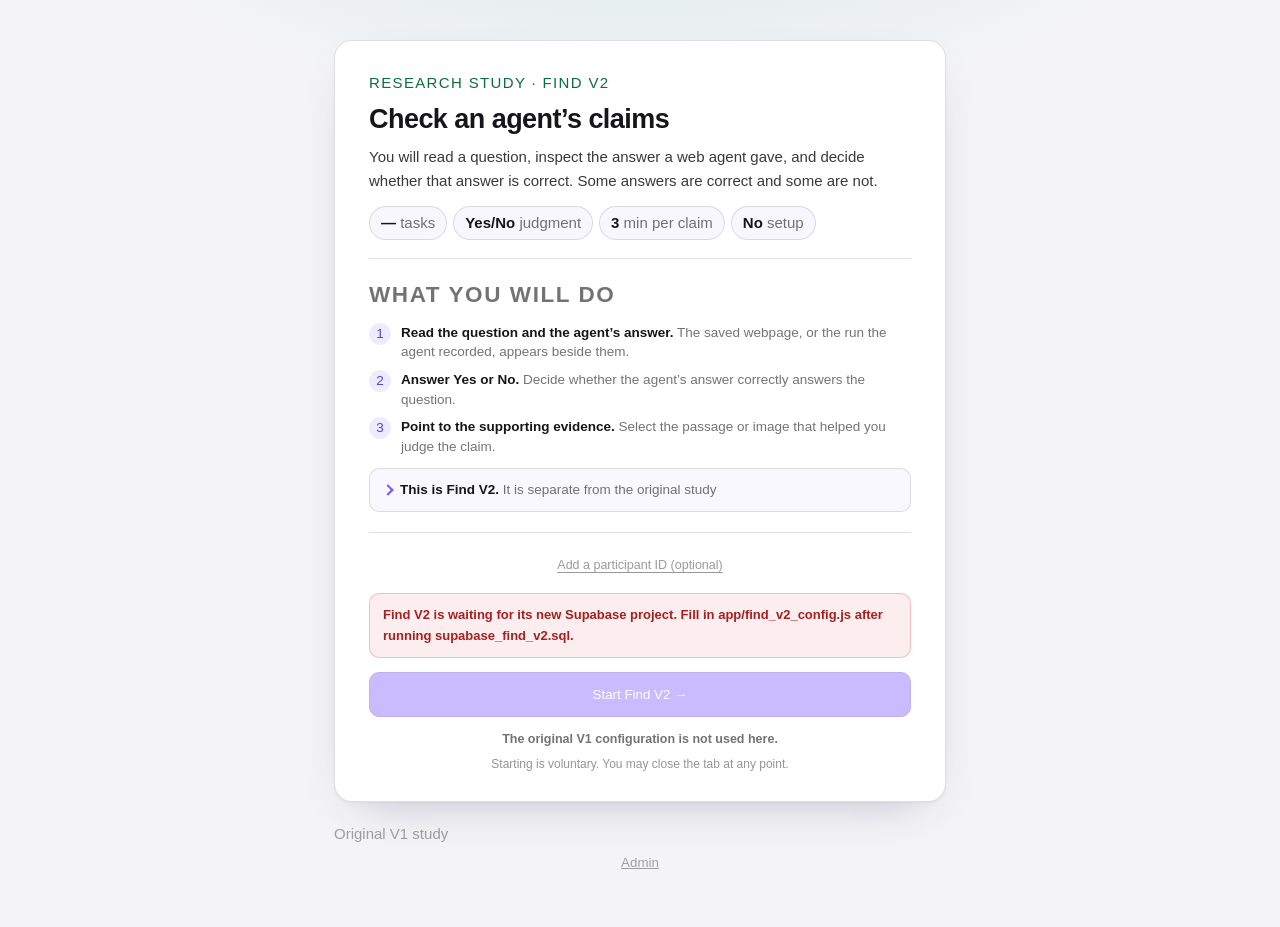
==== commit bb4efb4e: "Find V2: the Guide task, and a stimulus the player can actually render Commits the Find V2 build tha" ====
--- a/index.html
+++ b/index.html
@@ -3,122 +3,95 @@
 <head>
   <meta charset="utf-8">
   <meta name="viewport" content="width=device-width, initial-scale=1">
-  <title>PageGuide User Study</title>
-  <link rel="stylesheet" href="styles/site.css?v=ft-mufc-20260813">
+  <title>PageGuide Find V2</title>
+  <link rel="stylesheet" href="styles/site.css?v=find-v2-20260915">
 </head>
-<body class="welcome-body">
-  <!--
-    The welcome screen. Everything a participant needs to decide to start and nothing they will have
-    forgotten by the first task: what they will be doing, how long it takes, and what is recorded.
-    The instructions that matter *during* a task live beside the material, on the task screen.
-  -->
+<body class="welcome-body find-v2-body">
   <main class="welcome">
     <div class="welcome-card">
       <header class="welcome-hero">
-        <p class="welcome-eyebrow">Research study · Reviewing the work of web agents</p>
-        <h1 class="welcome-title">PageGuide User Study</h1>
+        <p class="welcome-eyebrow">Research study · Find V2</p>
+        <h1 class="welcome-title">Check an agent’s claims</h1>
         <p class="welcome-lead">
-          You will review a series of tasks completed by a web agent. For each task, you will see
-          what the agent did and the answer it gave. Then you will decide whether the agent got it
-          right, and where it went wrong if there was a problem.
+          You will read a question, inspect the answer a web agent gave, and decide whether that
+          answer is correct. Some answers are correct and some are not.
         </p>
         <ul class="welcome-meta">
-          <li class="welcome-chip"><span class="welcome-chip-k">8</span> tasks</li>
-          <li class="welcome-chip"><span class="welcome-chip-k">~16</span> minutes</li>
-          <li class="welcome-chip"><span class="welcome-chip-k">No</span> setup or install</li>
+          <li class="welcome-chip"><span class="welcome-chip-k" id="find-v2-task-count">—</span> tasks</li>
+          <li class="welcome-chip"><span class="welcome-chip-k">Yes/No</span> judgment</li>
+          <li class="welcome-chip"><span class="welcome-chip-k">3</span> min per claim</li>
+          <li class="welcome-chip"><span class="welcome-chip-k">No</span> setup</li>
         </ul>
-        <p class="welcome-lead welcome-lead-quiet">A 2-minute walkthrough comes first, on two
-          practice tasks that are not part of the study. You can skip it.</p>
       </header>
 
       <section class="welcome-section">
         <h2 class="welcome-section-title">What you will do</h2>
-        <ol class="welcome-steps">
+        <ol class="welcome-steps" id="welcome-steps">
           <li class="welcome-step">
             <span class="welcome-step-n">1</span>
-            <div><strong>Read the task and the agent's answer.</strong>
-              Page on the left, answer on the right.</div>
+            <div><strong>Read the question and the agent’s answer.</strong>
+              The saved webpage, or the run the agent recorded, appears beside them.</div>
           </li>
           <li class="welcome-step">
             <span class="welcome-step-n">2</span>
-            <div><strong>Decide whether it is correct.</strong>
-              Some tasks show the evidence the agent used; others do not.</div>
+            <div><strong>Answer Yes or No.</strong>
+              Decide whether the agent’s answer correctly answers the question.</div>
           </li>
-          <li class="welcome-step">
+          <!-- Removed by loadWelcome when the evidence stage is switched off, which is the
+               default. A promised step that never arrives reads as a broken study. -->
+          <li class="welcome-step" id="welcome-step-evidence">
             <span class="welcome-step-n">3</span>
-            <div><strong>Say where it went wrong.</strong>
-              Mark the step or claim that caused the problem.</div>
+            <div><strong>Point to the supporting evidence.</strong>
+              Select the passage or image that helped you judge the claim.</div>
           </li>
         </ol>
       </section>
 
-      <!-- Collapsed by default, so the screen is a decision rather than a document. The summary
-           carries the sentence that actually changes how someone answers; the rest is there for
-           whoever wants it. -->
       <details class="welcome-fold">
-        <summary><strong>No trick questions.</strong> This study is not testing you</summary>
+        <summary><strong>This is Find V2.</strong> It is separate from the original study</summary>
         <div class="welcome-fold-body">
-          We are studying how easy or hard it is to check an agent's work. Please answer from what
-          you can actually see on the page. If you cannot tell what happened, choose that option:
-          it is a real and useful answer.
+          This version contains Find claims only. It uses its own Supabase configuration, sessions,
+          stimuli, and result table; opening it does not change an original Find/Guide run.
         </div>
-      </details>
-
-      <details class="welcome-fold">
-        <summary><strong>Before you start.</strong> Time, what is recorded, anonymity</summary>
-        <dl class="welcome-facts">
-          <div class="welcome-fact">
-            <dt>Time</dt>
-            <dd>About 16 minutes in one sitting. Tasks are timed to measure difficulty, not to rush
-              you.</dd>
-          </div>
-          <div class="welcome-fact">
-            <dt>What is recorded</dt>
-            <dd>Your answers and each task's duration. No account, no email, nothing from other
-              tabs.</dd>
-          </div>
-          <div class="welcome-fact">
-            <dt>Anonymity</dt>
-            <dd>Anonymous by default. A participant ID is optional, and only matches your run to a
-              session.</dd>
-          </div>
-          <div class="welcome-fact">
-            <dt>You will need</dt>
-            <dd>A desktop or laptop browser, because the page and the answer sit side by side.</dd>
-          </div>
-        </dl>
       </details>
 
       <div class="welcome-actions">
         <button class="welcome-id-toggle" id="participant-id-toggle" type="button">Add a participant ID (optional)</button>
         <div class="welcome-id-field" id="participant-id-field" hidden>
           <label class="welcome-label" for="participant-id">Participant ID
-            <span class="q-sub">optional, leave blank to stay anonymous</span></label>
+            <span class="q-sub">optional; leave blank to stay anonymous</span></label>
           <input class="welcome-input" id="participant-id" type="text" placeholder="e.g. P07" autocomplete="off">
         </div>
-
-        <div class="welcome-status" id="welcome-status"></div>
-
-        <button class="welcome-btn" id="start-btn" disabled>Start the study →</button>
-
-        <p class="welcome-fine" id="welcome-count">Loading the study…</p>
-        <p class="welcome-consent">Starting is voluntary, and you may close the tab at any point to
-          stop taking part.</p>
+        <div class="welcome-status" id="welcome-status">Loading Find V2…</div>
+        <button class="welcome-btn" id="start-btn" disabled>Start Find V2 →</button>
+        <p class="welcome-fine" id="welcome-count"></p>
+        <p class="welcome-consent">Starting is voluntary. You may close the tab at any point.</p>
       </div>
     </div>
 
-    <!-- The reviewer's door. Deliberately plain and outside the card: a participant should be able
-         to ignore it, and it grants no privilege over the data — its one real power is to NOT write. -->
+    <!--
+      ADMIN ONLY. This used to sit on the welcome screen for everyone, which put a link to a
+      different study one click from a participant who had been asked to do this one — and a
+      participant who follows it starts answering V1 tasks that no V2 session will ever record.
+      Revealed by openAdmin and hidden again on Leave Admin.
+    -->
+    <a class="admin-door find-v2-back" id="find-v1-link" href="find-v1.html" hidden>Original V1 study</a>
     <button class="admin-door" id="admin-btn">Admin</button>
     <section class="admin-panel" id="admin-panel" hidden></section>
   </main>
 
-  <script src="app/config.js?v=ft-mufc-20260813" onerror="window.__configMissing = true"></script>
-  <script src="app/supabase.js?v=ft-mufc-20260813"></script>
-  <script src="app/session.js?v=ft-mufc-20260813"></script>
-  <script src="app/admin.js?v=ft-mufc-20260813"></script>
-  <script src="app/markdown.js?v=ft-mufc-20260813"></script>
-  <script src="app/trajectory_edit.js?v=ft-mufc-20260813"></script>
-  <script src="app/welcome.js?v=ft-mufc-20260813"></script>
+  <script>window.STUDY_VARIANT = 'find-v2';</script>
+  <script src="app/find_v2_config.js?v=find-v2-20260915" onerror="window.__findV2ConfigMissing = true"></script>
+  <!-- The four-variant model is shared by the adapter, the session and the editor. -->
+  <script src="app/markdown.js?v=find-v2-20260915"></script>
+  <script src="app/find_citations.js?v=find-v2-20260915"></script>
+  <script src="app/find_v2_variants.js?v=find-v2-20260915"></script>
+  <script src="app/find_v2_supabase.js?v=find-v2-20260915"></script>
+  <script src="app/find_v2_session.js?v=find-v2-20260915"></script>
+  <!-- Exact small-sample tests and the results charts, both plain modules with no build step. -->
+  <script src="app/find_v2_stats.js?v=find-v2-20260915"></script>
+  <script src="app/find_v2_charts.js?v=find-v2-20260915"></script>
+  <script src="app/find_v2_welcome.js?v=find-v2-20260915"></script>
 </body>
 </html>
+
--- a/styles/site.css
+++ b/styles/site.css
@@ -118,6 +118,31 @@
 }
 .tv-condition-hint[hidden] { display: none; }
 
+/* The counterbalancing group, deliberately QUIETER than the condition above it. The condition
+   changes between tasks and is something the participant has to act on; the group is fixed for the
+   whole sitting and is there so a session can be identified — mostly by whoever is running it. Same
+   pill geometry so the two read as one row of metadata, but outline-only and in the muted ink, so
+   it never competes with the chip that carries meaning. */
+.tv-group {
+  display: flex;
+  align-items: baseline;
+  gap: 6px 8px;
+  margin-top: 6px;
+}
+.tv-group-badge {
+  border: 1px dashed var(--line);
+  border-radius: 999px;
+  padding: 2px 9px;
+  font: 700 10.5px/1.5 inherit;
+  letter-spacing: 0.05em;
+  text-transform: uppercase;
+  color: var(--muted);
+}
+.tv-group-note {
+  font-size: 12px;
+  color: var(--muted);
+}
+
 /* ── The question pane ───────────────────────────────────────────────────────── */
 .q-head {
   padding: 14px 16px;
@@ -137,9 +162,91 @@
   background: var(--card);
   border-bottom: 1px solid var(--line);
 }
+/* A TEST RUN IS OTHERWISE INDISTINGUISHABLE FROM A REAL ONE. Same tasks, same screens, same answers,
+   and saveStudyResult writes none of them on purpose — so the only thing standing between a
+   researcher and a whole rehearsal mistaken for data is this band. Amber, matching .q-sub.is-warn and
+   the .q-timer-chip.is-low chip: nothing has gone wrong, but nothing is being recorded either. */
+.q-progress.is-dry-run {
+  color: #8a5300;
+  background: #fff8e8;
+  border-bottom-color: rgba(214, 138, 0, 0.55);
+}
 
 .q-body { padding: 16px; }
 .q-loading { padding: 24px 16px; color: var(--muted); }
+
+.q-task-label {
+  font-size: 10.5px;
+  font-weight: 800;
+  letter-spacing: 0.08em;
+  text-transform: uppercase;
+  color: var(--muted);
+  margin-bottom: 7px;
+}
+
+/* The term that carries from one part of the question to the next.
+   Bold only. It briefly carried a purple underlay as well, on the theory that bold inside an
+   already-bold card would read as generic emphasis rather than "this exact phrase again" — but the
+   card's own tint is purple, so the underlay had almost no contrast against it and added noise
+   without adding the distinction it was there for. Weight alone does the job on this background. */
+.q-hinge {
+  font-weight: 800;
+  color: var(--ink);
+}
+
+/* A two-hop question, as two numbered steps. The two halves are answered from different places —
+   one from the prose, one from the picture it points at — and running them together as a paragraph
+   made finding the seam the participant's first job, on the clock. */
+/* THE STEPS ARE A CHAIN, AND THE CHAIN IS DRAWN.
+   A plain ordered list numbers the parts but says nothing about how they relate — three numbered
+   sentences read as three independent instructions you could tackle in any order, when in fact part
+   2 cannot be started until part 1 has produced something and part 3 needs both. The connector says
+   "this feeds the next one" before a word is read.
+
+   Same construction as the journey timeline in styles/stimulus.css: a numbered marker with a rule
+   running from it to the one below, and no rule under the last. Reusing the shape rather than
+   inventing a second kind of step list keeps one visual language across the two panes. */
+.q-task-parts {
+  margin: 0;
+  padding: 0;
+  list-style: none;
+  counter-reset: q-part;
+}
+.q-task-parts li {
+  position: relative;
+  counter-increment: q-part;
+  padding: 0 0 14px 30px;
+}
+.q-task-parts li:last-child { padding-bottom: 0; }
+
+/* The numbered marker. */
+.q-task-parts li::before {
+  content: counter(q-part);
+  position: absolute;
+  left: 0;
+  top: -1px;
+  width: 20px;
+  height: 20px;
+  border-radius: 999px;
+  background: var(--accent, #7857ff);
+  color: #fff;
+  font-size: 11.5px;
+  font-weight: 800;
+  line-height: 20px;
+  text-align: center;
+  z-index: 1;
+}
+
+/* The trail to the next step. Stops at the last one, because there is nothing after it to lead to. */
+.q-task-parts li:not(:last-child)::after {
+  content: "";
+  position: absolute;
+  left: 9px;
+  top: 22px;
+  bottom: 2px;
+  width: 2px;
+  background: rgba(120, 87, 255, 0.32);
+}
 
 .q-task-card {
   background: #efe9ff;
@@ -151,7 +258,8 @@
   position: relative;
 }
 
-/* One active phase timer. The label changes when the task moves from deciding to checking evidence. */
+/* One countdown for the whole task: 3:00 down to 00:00, then the overrun in red. A soft limit shown
+   this way paces the task without ever cutting an answer off — see window.TaskTimer. */
 .q-timers { position: absolute; top: -11px; right: 12px; display: flex; gap: 6px; }
 .q-timer-chip {
   display: inline-flex;
@@ -171,6 +279,22 @@
   font-variant-numeric: tabular-nums;   /* so the seconds do not shift the label as they tick */
 }
 
+/* Last 30 seconds: amber, still just information. */
+.q-timer-chip.is-low {
+  border-color: rgba(214, 138, 0, 0.55);
+  background: #fff8e8;
+}
+.q-timer-chip.is-low .q-timer { color: #a35c00; }
+.q-timer-chip.is-low .q-timer-label { color: #a35c00; }
+
+/* Past three minutes: red, counting the overrun up. Nothing is blocked. */
+.q-timer-chip.is-over {
+  border-color: rgba(198, 40, 40, 0.55);
+  background: #fdecec;
+}
+.q-timer-chip.is-over .q-timer { color: #b3261e; }
+.q-timer-chip.is-over .q-timer-label { color: #b3261e; }
+
 .q-card {
   background: var(--card);
   border: 1px solid var(--line);
@@ -224,6 +348,33 @@
 .q-opt-body { display: flex; flex-direction: column; gap: 2px; }
 .q-opt-name { font-weight: 700; }
 .q-opt-detail { font-size: 12px; color: var(--muted); }
+
+/* ── The opening lock on the verdict ──────────────────────────────────────────
+   Yes/No is one click away from the moment a task opens, and a participant in a hurry can answer
+   before the answer they are judging has rendered. The radios are disabled for the first ten
+   seconds; this says so, and says how much longer, because a control that is dead with no
+   explanation reads as a broken page and gets clicked harder. */
+.q-answer-lock {
+  margin: 0 0 8px;
+  color: var(--muted);
+}
+.q-answer-lock b {
+  color: var(--ink);
+  font-variant-numeric: tabular-nums;
+}
+.q-options.is-locked .q-opt {
+  opacity: 0.55;
+  cursor: default;
+  background: #f4f4f7;
+}
+.q-options.is-locked .q-opt:hover { border-color: var(--line); }
+
+/* The condition chip sits in the question pane in V2, directly under the task card, where it used
+   to sit under the goal in the left pane. Only the spacing differs. */
+.q-body > .tv-condition { margin: 0 0 12px; }
+/* Directly beneath it when both are drawn, so the pair is one block rather than two. */
+.q-body > .tv-condition + .tv-group { margin: -8px 0 12px; }
+.q-body > .tv-group { margin: 0 0 12px; }
 
 .q-post-body { display: flex; flex-direction: column; gap: 14px; }
 .q-post-section {
@@ -819,6 +970,306 @@
   margin-left: 6px;
 }
 .admin-row { display: flex; flex-wrap: wrap; gap: 6px; margin-bottom: 6px; }
+.admin-settings { display: flex; flex-direction: column; gap: 8px; margin: 10px 0 14px; }
+/* The two axes of the design, in the results table. Neutral fills on purpose — these are conditions,
+   not scores, and a green "correct" against a red "incorrect" would read as good vs bad when it means
+   "the answer shown was true" vs "the answer shown was false". */
+.v2-chip {
+  display: inline-block;
+  padding: 1px 8px;
+  border-radius: 999px;
+  border: 1px solid var(--line);
+  font-size: 11px;
+  font-weight: 700;
+  white-space: nowrap;
+}
+.v2-chip.is-correct { background: #eef3ff; border-color: #b9c9f2; color: #23407e; }
+.v2-chip.is-incorrect { background: #f7eef8; border-color: #dfc0e4; color: #6b2a72; }
+.v2-chip.is-grounded { background: #eef7f0; border-color: #b6d9be; color: #1f5c31; }
+.v2-chip.is-nongrounded { background: #f5f5f7; border-color: #d8d8de; color: #4a4a52; }
+/* The counterbalancing half. Two hues that read as "different", not as "better" — the group is an
+   assignment, and a dashboard where one group looks like the good one invites reading a difference
+   into a split that was made by a counter. */
+.v2-chip.is-group-a { background: #fdf4ec; border-color: #eccfb0; color: #7a4a17; }
+.v2-chip.is-group-b { background: #eef6fa; border-color: #b7d4e4; color: #1d4c66; }
+.admin-subtitle { margin: 22px 0 8px; font-size: 14px; font-weight: 800; }
+
+/* ── The reference panel (review mode) ───────────────────────────────────────
+   Every citation, how it currently resolves, and one click to re-link it. The tier chips are
+   deliberately not a red/green pass-fail: "By text" is not broken, it is merely weaker than "Exact",
+   and colouring it as a failure would send someone re-picking references that work. */
+.admin-links {
+  margin: 14px 0;
+  padding: 12px;
+  border: 1px solid var(--line);
+  border-radius: 10px;
+  background: var(--card);
+}
+.admin-link-list { margin: 10px 0; padding-left: 0; list-style: none; }
+.admin-link-row {
+  padding: 8px 0;
+  border-top: 1px solid var(--line);
+  display: flex;
+  flex-direction: column;
+  gap: 6px;
+}
+.admin-link-main { display: flex; gap: 8px; align-items: baseline; }
+.admin-link-n { font-weight: 800; color: var(--muted); flex: none; }
+.admin-link-quote { font-size: 13px; line-height: 1.45; }
+.admin-link-meta { display: flex; gap: 6px; align-items: center; flex-wrap: wrap; }
+.admin-link-tier {
+  display: inline-block;
+  padding: 1px 8px;
+  border-radius: 999px;
+  border: 1px solid var(--line);
+  font-size: 11px;
+  font-weight: 700;
+}
+.admin-link-tier.is-exact { background: #eef7f0; border-color: #b6d9be; color: #1f5c31; }
+.admin-link-tier.is-moved { background: #eef3ff; border-color: #b9c9f2; color: #23407e; }
+.admin-link-tier.is-text { background: #f5f5f7; border-color: #d8d8de; color: #4a4a52; }
+.admin-link-tier.is-search { background: #fff8e8; border-color: rgba(214,138,0,.55); color: #8a5300; }
+.admin-link-tier.is-none { background: #fdeeee; border-color: #e7bcbc; color: #8c2b2b; }
+.admin-link-pick.is-picking { background: var(--accent); border-color: var(--accent); color: #fff; }
+.admin-link-orphans {
+  margin: 8px 0 0;
+  padding: 9px 11px;
+  background: #fff8e8;
+  border-left: 2px solid rgba(214, 138, 0, .55);
+  border-radius: 0 8px 8px 0;
+  font-size: 12.5px;
+  color: #8a5300;
+}
+
+/* The variant preview, under the box it previews. It renders through the player's own renderer, so
+   what an author checks here is literally what a participant reads. */
+.v2-preview {
+  margin: 10px 0 4px;
+  border: 1px solid var(--line);
+  border-radius: 10px;
+  background: var(--card);
+  overflow: hidden;
+}
+.v2-preview-head {
+  display: flex;
+  align-items: center;
+  gap: 8px;
+  padding: 7px 12px;
+  border-bottom: 1px solid var(--line);
+  background: #fafafc;
+  font-size: 11.5px;
+  font-weight: 800;
+  color: var(--muted);
+  text-transform: uppercase;
+  letter-spacing: 0.04em;
+}
+.v2-preview-body { padding: 12px; font-size: 13.5px; line-height: 1.6; }
+.v2-preview-warn {
+  margin: 0;
+  padding: 10px 12px;
+  border-top: 1px solid rgba(214, 138, 0, 0.45);
+  background: #fff8e8;
+  color: #8a5300;
+  font-size: 12.5px;
+  line-height: 1.5;
+}
+.v2-preview-warn ul { margin: 6px 0 0; padding-left: 18px; }
+.v2-preview-warn code { background: rgba(0, 0, 0, 0.06); border-radius: 4px; padding: 0 4px; }
+
+/* The 2x2 study set. A zero is styled as a gap rather than left as a quiet 0: an empty cell means
+   the rotation for that group cannot deal that kind of run, which is a blocked condition, not a
+   small count. */
+.guide-board {
+  border-collapse: collapse;
+  margin: 10px 0 14px;
+  font-size: 12.5px;
+  background: var(--card);
+  border: 1px solid var(--line);
+  border-radius: 10px;
+  overflow: hidden;
+}
+.guide-board th,
+.guide-board td {
+  border: 1px solid var(--line);
+  padding: 8px 14px;
+  text-align: center;
+}
+.guide-board thead th { background: #fafafc; font-size: 11.5px; }
+.guide-board tbody th { text-align: left; font-size: 11.5px; white-space: nowrap; }
+.guide-board th span {
+  display: block;
+  font-weight: 600;
+  font-size: 10.5px;
+  color: var(--muted);
+}
+.guide-board td b { font-size: 17px; font-weight: 800; }
+.guide-board td.is-gap { background: #fdeeee; color: #8c2b2b; }
+.guide-board td.is-gap span { display: block; font-size: 10px; font-weight: 700; }
+.guide-board-total th,
+.guide-board-total td { background: #fafafc; color: var(--muted); }
+.guide-board-total td b { font-size: 14px; color: var(--ink); }
+
+.admin-guide-list { display: flex; flex-direction: column; gap: 10px; margin: 10px 0 14px; }
+.admin-guide-card {
+  border: 1px solid var(--line);
+  border-radius: 10px;
+  padding: 12px;
+  background: var(--card);
+}
+.admin-guide-head { display: flex; flex-direction: column; gap: 4px; margin-bottom: 8px; }
+.admin-guide-title { display: flex; align-items: center; gap: 8px; flex-wrap: wrap; }
+.admin-guide-rest { margin-top: 12px; }
+.admin-guide-rest .admin-guide-card { opacity: 0.82; }
+.admin-guide-card select,
+.admin-guide-card input[type="number"] { margin-left: 4px; }
+.admin-guide-trail {
+  margin: 8px 0;
+  padding: 10px 12px;
+  border-left: 2px solid rgba(120, 87, 255, 0.45);
+  background: rgba(120, 87, 255, 0.06);
+  border-radius: 0 8px 8px 0;
+}
+.admin-guide-summary { margin: 0 0 8px; font-size: 13px; line-height: 1.55; }
+.viz-grid {
+  display: grid;
+  grid-template-columns: repeat(auto-fit, minmax(320px, 1fr));
+  gap: 14px;
+  margin: 6px 0 16px;
+}
+.viz-fig { margin: 0; }
+.viz-fig-title {
+  font-size: 11.5px;
+  font-weight: 800;
+  color: var(--muted);
+  margin-bottom: 4px;
+}
+.viz-svg {
+  width: 100%;
+  height: auto;
+  display: block;
+  background: var(--card);
+  border: 1px solid var(--line);
+  border-radius: 10px;
+}
+.viz-empty {
+  padding: 22px 12px;
+  border: 1px dashed var(--line);
+  border-radius: 10px;
+  color: var(--muted);
+  font-size: 12.5px;
+  text-align: center;
+}
+.viz-legend {
+  display: flex;
+  gap: 14px;
+  align-items: center;
+  flex-wrap: wrap;
+  font-size: 12px;
+  color: var(--muted);
+  margin: 4px 0 10px;
+}
+.viz-legend i {
+  display: inline-block;
+  width: 11px;
+  height: 11px;
+  border-radius: 3px;
+  margin-right: 6px;
+  vertical-align: -1px;
+}
+.viz-legend-note { flex: 1 1 260px; }
+.viz-power {
+  border-left: 2px solid rgba(214, 138, 0, 0.55);
+  background: #fff8e8;
+  padding: 9px 12px;
+  border-radius: 0 8px 8px 0;
+  color: #8a5300;
+}
+.viz-blocked { color: var(--muted); font-style: italic; }
+
+.admin-inspect { font-size: 13px; }
+.admin-inspect-keyrow {
+  display: flex;
+  align-items: center;
+  gap: 8px;
+  flex-wrap: wrap;
+  padding-bottom: 10px;
+  margin-bottom: 4px;
+  border-bottom: 1px solid var(--line);
+}
+.admin-inspect-h {
+  margin: 14px 0 6px;
+  font-size: 11px;
+  font-weight: 800;
+  letter-spacing: 0.06em;
+  text-transform: uppercase;
+  color: var(--muted);
+  display: flex;
+  align-items: center;
+  gap: 7px;
+}
+.admin-inspect-h .q-sub { text-transform: none; letter-spacing: 0; font-weight: 600; }
+.admin-inspect-answer {
+  padding: 10px 12px;
+  background: var(--card);
+  border: 1px solid var(--line);
+  border-radius: 8px;
+  line-height: 1.6;
+}
+.admin-inspect-ms { padding: 3px 0 3px 4px; }
+.admin-evidence {
+  margin: 10px 0 4px;
+  border: 1px solid var(--line);
+  border-radius: 10px;
+  overflow: hidden;
+}
+.admin-evidence-head {
+  padding: 7px 12px;
+  background: #fafafc;
+  border-bottom: 1px solid var(--line);
+  font-size: 11px;
+  font-weight: 800;
+  letter-spacing: 0.05em;
+  text-transform: uppercase;
+  color: var(--muted);
+}
+.admin-evidence-row {
+  display: grid;
+  grid-template-columns: 34px 1fr;
+  gap: 8px;
+  padding: 9px 12px;
+  border-bottom: 1px solid var(--line);
+  font-size: 12.5px;
+  line-height: 1.5;
+}
+.admin-evidence-row:last-child { border-bottom: 0; }
+.admin-evidence-row.is-on { background: rgba(120, 87, 255, 0.10); }
+.admin-evidence-n { font-weight: 800; color: var(--accent-dark, #5b3fd6); }
+.admin-evidence-row .admin-chip { margin-top: 6px; }
+/* The 📎 chips are buttons in the inspector too, not decoration. */
+.admin-inspect-answer .find-ev { cursor: pointer; }
+.admin-journey-row.is-on {
+  background: rgba(120, 87, 255, 0.10);
+  border-radius: 8px;
+  outline: 2px solid rgba(120, 87, 255, 0.45);
+  outline-offset: 3px;
+}
+
+.admin-journey { display: flex; flex-direction: column; gap: 12px; margin-top: 10px; }
+.admin-journey-row { display: grid; grid-template-columns: 22px 1fr; gap: 8px; align-items: start; }
+.admin-journey-shot {
+  display: block;
+  max-width: 100%;
+  margin-top: 6px;
+  border: 1px solid var(--line);
+  border-radius: 8px;
+}
+.admin-setting small { font-size: 12px; color: var(--muted); line-height: 1.5; }
+.admin-setting code {
+  font-size: 11.5px;
+  background: rgba(0, 0, 0, 0.05);
+  border-radius: 4px;
+  padding: 0 3px;
+}
 .admin-chip {
   border: 1px solid var(--line);
   background: #fff;
@@ -830,6 +1281,75 @@
 }
 .admin-chip:hover { border-color: var(--accent); color: var(--accent-dark); }
 .admin-chip-on { background: var(--accent); border-color: var(--accent); color: #fff; }
+.admin-chip:disabled { opacity: .45; cursor: default; }
+
+/* ── The review queue, and which pool each task came from ──────────────────────
+   A held-out task looks exactly like a live one once the walkthrough starts, so the distinction is
+   carried by a tag rather than by colour alone — a reviewer checking wording on a task nobody was
+   ever dealt should not have to remember which list they picked. */
+.admin-review-note {
+  margin: 2px 0 10px;
+  font-size: 11.5px;
+  line-height: 1.5;
+  color: var(--muted);
+}
+
+.admin-review-empty {
+  margin: 4px 0 10px;
+  font-size: 12px;
+  color: var(--muted);
+}
+
+.admin-review-list {
+  list-style: none;
+  margin: 0 0 12px;
+  padding: 0;
+  max-height: 220px;
+  overflow-y: auto;
+  display: flex;
+  flex-direction: column;
+  gap: 3px;
+}
+
+.admin-review-list li {
+  display: flex;
+  align-items: baseline;
+  gap: 8px;
+  padding: 3px 6px;
+  border-radius: 6px;
+  font-size: 11.5px;
+}
+
+.admin-review-list li:nth-child(odd) { background: rgba(0, 0, 0, .025); }
+.admin-review-list code { font-weight: 700; }
+.admin-review-style { margin-left: auto; color: var(--muted); font-size: 10.5px; }
+
+.admin-pool-tag {
+  flex: none;
+  min-width: 62px;
+  text-align: center;
+  padding: 1px 5px;
+  border-radius: 4px;
+  background: rgba(0, 0, 0, .07);
+  color: var(--muted);
+  font-size: 9.5px;
+  font-weight: 800;
+  letter-spacing: .04em;
+}
+
+.admin-pool-tag.is-in { background: rgba(120, 87, 255, .12); color: var(--accent-dark); }
+
+/* Shown on the task screen itself, where there is no list to read the pool off. */
+.admin-held-out {
+  margin: 0 0 8px;
+  padding: 6px 9px;
+  border-radius: 7px;
+  background: rgba(0, 0, 0, .05);
+  border: 1px solid var(--line);
+  font-size: 11.5px;
+  line-height: 1.5;
+  color: var(--muted);
+}
 .admin-exit {
   display: block;
   margin: 10px auto 0;
@@ -1093,6 +1613,240 @@
   color: var(--muted);
   font-size: 12px;
 }
+
+/* ── Post-study Likert CSV figure ─────────────────────────────────────────── */
+.poststudy-card { overflow: hidden; }
+
+.poststudy-head {
+  display: flex;
+  flex-wrap: wrap;
+  align-items: flex-start;
+  justify-content: space-between;
+  gap: 10px 16px;
+  margin-bottom: 10px;
+}
+
+.poststudy-head h4 { margin-bottom: 4px; }
+
+.poststudy-meta {
+  flex: none;
+  color: var(--muted);
+  font: 800 11px/1.4 inherit;
+  letter-spacing: .04em;
+  text-transform: uppercase;
+}
+
+.poststudy-controls {
+  display: grid;
+  grid-template-columns: minmax(210px, 1fr) minmax(220px, 1fr) auto auto;
+  gap: 8px;
+  align-items: center;
+  margin-bottom: 10px;
+}
+
+@media (max-width: 860px) {
+  .poststudy-controls { grid-template-columns: 1fr; }
+}
+
+.poststudy-controls input[type="file"],
+.poststudy-controls input[type="text"] {
+  min-width: 0;
+  border: 1px solid var(--line);
+  border-radius: 8px;
+  background: #fff;
+  color: var(--ink);
+  padding: 8px 9px;
+  font: 600 12px/1.3 inherit;
+}
+
+.poststudy-controls .admin-chip {
+  min-height: 34px;
+  white-space: nowrap;
+}
+
+.poststudy-controls .admin-chip:disabled {
+  opacity: .45;
+  cursor: default;
+}
+
+.poststudy-chart {
+  overflow-x: auto;
+  padding-bottom: 2px;
+}
+
+.likert-svg {
+  min-width: 860px;
+  font-family: -apple-system, BlinkMacSystemFont, 'Segoe UI', Roboto, sans-serif;
+}
+
+.likert-panel-title {
+  font: 900 16px/1.2 -apple-system, BlinkMacSystemFont, 'Segoe UI', Roboto, sans-serif;
+}
+
+.likert-code {
+  font: 900 13px/1.2 -apple-system, BlinkMacSystemFont, 'Segoe UI', Roboto, sans-serif;
+  fill: rgba(0, 0, 0, .82);
+}
+
+.likert-agree {
+  font: 900 13px/1.2 -apple-system, BlinkMacSystemFont, 'Segoe UI', Roboto, sans-serif;
+  fill: #2e7d32;
+}
+
+.likert-axis,
+.likert-axis-label {
+  font: 800 12px/1.2 -apple-system, BlinkMacSystemFont, 'Segoe UI', Roboto, sans-serif;
+  fill: rgba(0, 0, 0, .78);
+}
+
+.likert-axis-label { font-size: 13px; }
+
+.likert-legend-title {
+  font: 900 12px/1.2 -apple-system, BlinkMacSystemFont, 'Segoe UI', Roboto, sans-serif;
+  fill: rgba(0, 0, 0, .82);
+}
+
+.likert-legend-num {
+  font: 900 12px/1 -apple-system, BlinkMacSystemFont, 'Segoe UI', Roboto, sans-serif;
+  fill: rgba(0, 0, 0, .82);
+}
+
+.poststudy-subhead {
+  display: flex;
+  align-items: center;
+  justify-content: space-between;
+  gap: 12px;
+  flex-wrap: wrap;
+  margin-top: 18px;
+  padding-top: 14px;
+  border-top: 1px solid rgba(0, 0, 0, .08);
+}
+
+.poststudy-subhead h5 {
+  margin: 0;
+  font-size: 14px;
+}
+
+.poststudy-controls-inline {
+  display: flex;
+  gap: 8px;
+  margin: 0;
+}
+
+.likert-stack-title {
+  font: 800 20px/1.2 -apple-system, BlinkMacSystemFont, 'Segoe UI', Roboto, sans-serif;
+  fill: #2f3439;
+}
+
+.likert-stack-subtitle {
+  font: 600 14px/1.2 -apple-system, BlinkMacSystemFont, 'Segoe UI', Roboto, sans-serif;
+  fill: rgba(0, 0, 0, .45);
+}
+
+.likert-stack-label {
+  font: 700 13px/1.2 -apple-system, BlinkMacSystemFont, 'Segoe UI', Roboto, sans-serif;
+  fill: rgba(0, 0, 0, .82);
+}
+
+.likert-question {
+  font: 800 13px/1.25 -apple-system, BlinkMacSystemFont, 'Segoe UI', Roboto, sans-serif;
+  fill: #050505;
+}
+
+/* Existing exported paper figures, shown in the dashboard for quick inspection and export. */
+.figure-preview-card { margin-top: 2px; }
+
+.figure-preview-grid {
+  display: grid;
+  grid-template-columns: 1fr;
+  gap: 10px;
+}
+
+.figure-preview {
+  border: 1px solid var(--line);
+  border-radius: 8px;
+  background: rgba(0, 0, 0, .018);
+  padding: 10px;
+  min-width: 0;
+}
+
+.figure-preview-head {
+  display: flex;
+  align-items: flex-start;
+  justify-content: space-between;
+  gap: 10px 16px;
+  flex-wrap: wrap;
+  margin-bottom: 8px;
+}
+
+.figure-preview-head b {
+  display: block;
+  font-size: 13px;
+  line-height: 1.3;
+}
+
+.figure-preview-head span {
+  display: block;
+  margin-top: 2px;
+  color: var(--muted);
+  font-size: 12px;
+  line-height: 1.4;
+}
+
+.figure-preview-actions {
+  display: flex;
+  flex-wrap: wrap;
+  gap: 6px;
+}
+
+.figure-preview-img {
+  overflow: auto;
+  border: 1px solid var(--line);
+  border-radius: 6px;
+  background: #fff;
+  padding: 8px;
+}
+
+.figure-preview-img img {
+  display: block;
+  max-width: 100%;
+  height: auto;
+}
+
+.figure-counts {
+  display: flex;
+  flex-wrap: wrap;
+  gap: 6px;
+  margin: 8px 0 10px;
+}
+
+.figure-counts span {
+  border: 1px solid var(--line);
+  border-radius: 999px;
+  background: #fff;
+  padding: 4px 9px;
+  color: var(--muted);
+  font: 700 11.5px/1.35 inherit;
+}
+
+.figure-counts b { color: var(--ink); }
+
+.figure-saved-details {
+  margin-top: 12px;
+  border-top: 1px solid var(--line);
+  padding-top: 10px;
+}
+
+.figure-saved-details > summary {
+  cursor: pointer;
+  color: var(--muted);
+  font: 800 12px/1.4 inherit;
+  letter-spacing: .04em;
+  text-transform: uppercase;
+  user-select: none;
+}
+
+.figure-saved-details[open] > summary { margin-bottom: 10px; }
 .viz-svg {
   display: block;
   width: 100%;
@@ -1492,6 +2246,65 @@
 
 .tut-tip-actions .tut-tip-next:hover { background: var(--accent-dark); border-color: var(--accent-dark); }
 
+/* The two ways of getting the walkthrough out of the way without ending it, on a row of their own:
+   they are neither the way forward nor the way out, and putting them beside Next on a 330px card
+   made four buttons of equal weight out of one that matters. */
+.tut-tip-tools {
+  display: flex;
+  gap: 8px;
+  margin-top: 12px;
+}
+
+.tut-tip-tools button {
+  flex: 1;
+  border: 1px dashed var(--line);
+  background: rgba(120, 87, 255, 0.05);
+  border-radius: 9px;
+  padding: 6px 8px;
+  font: 700 12px/1.2 inherit;
+  color: var(--muted);
+  cursor: pointer;
+}
+
+.tut-tip-tools button:hover {
+  border-color: var(--accent);
+  color: var(--accent-dark);
+}
+
+/* THE PEEK: the dim and the rings go, the card stays. Visibility rather than removal, so the mask
+   keeps being sized and the holes keep being cut — pressing the button again has to put the
+   spotlight back on this step instantly, without waiting for the next rAF tick to find the target.
+
+   `!important` on the ring because the tracking loop sets its opacity inline every frame — an
+   inline style wins over a plain class rule, and that loop keeps running during a peek. */
+.tut-layer.is-peek .tut-mask { opacity: 0; }
+.tut-layer.is-peek .tut-ring { opacity: 0 !important; }
+
+.tut-layer.is-peek .tut-tip { box-shadow: 0 18px 48px rgba(20, 16, 60, 0.42); }
+
+/* THE PAUSE: everything above is gone, and this is the way back to the step that was open. Sits
+   above the coachmark layer and clear of the walkthrough's own bar, which is centred at the
+   bottom. */
+.tut-resume {
+  position: fixed;
+  right: 16px;
+  bottom: 14px;
+  z-index: 2147483100;
+  display: flex;
+  align-items: center;
+  gap: 6px;
+  border: 1px solid var(--accent);
+  border-radius: 999px;
+  background: var(--accent);
+  color: #fff;
+  padding: 9px 15px;
+  font: 800 12.5px/1.2 inherit;
+  box-shadow: 0 10px 30px rgba(120, 87, 255, 0.35);
+  cursor: pointer;
+}
+
+.tut-resume:hover { background: var(--accent-dark); border-color: var(--accent-dark); }
+
 /* Deliberately the quietest thing on the card, and deliberately always there. */
 .tut-tip-actions .tut-tip-skip {
   border-color: transparent;
@@ -1529,6 +2342,61 @@
 
 .tut-list li { margin-bottom: 8px; }
 .tut-fine { font-size: 13px; color: var(--muted); margin: 0; }
+
+/* The two kinds of task, side by side on the walkthrough's welcome screen. Same shape as the card
+   that opens a real task — a labelled header strip over a body — but in the site's own light
+   palette rather than the panel's dark one. Both cards carry the accent: the kinds are different
+   work, not better and worse work, so neither is coloured as the good one. */
+.tut-kinds-lead {
+  margin: 0 0 10px;
+  font-size: 14.5px;
+  line-height: 1.6;
+  color: rgba(0, 0, 0, 0.75);
+}
+
+.tut-kinds {
+  display: grid;
+  grid-template-columns: repeat(2, minmax(0, 1fr));
+  gap: 12px;
+  margin: 0 0 20px;
+}
+
+/* Below the two-column point the cards are narrower than their own sentences. Stack them. */
+@media (max-width: 620px) {
+  .tut-kinds { grid-template-columns: 1fr; }
+}
+
+.tut-kind {
+  border: 1px solid var(--line);
+  border-radius: 12px;
+  background: var(--card);
+  overflow: hidden;
+}
+
+.tut-kind-head {
+  display: flex;
+  align-items: center;
+  gap: 7px;
+  padding: 9px 12px;
+  font: 800 11.5px/1.3 inherit;
+  letter-spacing: .07em;
+  text-transform: uppercase;
+  color: var(--accent-dark);
+  background: rgba(120, 87, 255, 0.09);
+  border-bottom: 1px solid rgba(120, 87, 255, 0.18);
+}
+
+.tut-kind-body {
+  padding: 11px 12px 12px;
+  font-size: 13px;
+  line-height: 1.55;
+  color: rgba(0, 0, 0, 0.75);
+}
+
+.tut-kind-body p { margin: 0 0 8px; }
+.tut-kind-body p:last-child { margin-bottom: 0; }
+.tut-kind-what { font-weight: 700; color: var(--ink); }
+.tut-kind-fine { font-size: 12.5px; color: var(--muted); }
 .tut-welcome-actions { flex-direction: column; }
 
 /* ── What we were looking for ────────────────────────────────────────────────── */
@@ -1677,6 +2545,54 @@
   color: var(--muted);
   text-decoration: underline;
 }
+
+/* ── The test-run bar ────────────────────────────────────────────────────────────
+   A run started as `test` looks exactly like a real one — that is the point of it — so the one
+   thing on screen that says otherwise has to be impossible to miss and impossible to mistake for
+   part of the study. Amber rather than the study's purple, bottom-LEFT so it clears the
+   walkthrough's own centred bar, and above the coachmark layer so it stays legible during it. */
+.dry-nav {
+  position: fixed;
+  left: 14px;
+  bottom: 14px;
+  z-index: 2147483100;
+  display: flex;
+  align-items: center;
+  gap: 8px;
+  padding: 6px 8px 6px 12px;
+  border: 1px solid rgba(176, 108, 0, 0.45);
+  border-radius: 999px;
+  background: #fff8e9;
+  box-shadow: 0 10px 30px rgba(20, 16, 60, 0.18);
+}
+
+.dry-nav-dot {
+  width: 8px;
+  height: 8px;
+  border-radius: 50%;
+  background: #d08700;
+}
+
+.dry-nav-label {
+  font: 800 11.5px/1.2 inherit;
+  letter-spacing: .04em;
+  text-transform: uppercase;
+  color: #8a5a00;
+}
+
+.dry-nav-btn {
+  border: 1px solid rgba(176, 108, 0, 0.35);
+  background: #fff;
+  border-radius: 999px;
+  width: 28px;
+  height: 26px;
+  font: 800 15px/1 inherit;
+  color: #8a5a00;
+  cursor: pointer;
+}
+
+.dry-nav-btn:hover:not(:disabled) { border-color: #d08700; background: #fff2d6; }
+.dry-nav-btn:disabled { opacity: .35; cursor: default; }
 
 /* ── Required, and what is still missing ─────────────────────────────────────────
    The asterisk sets the expectation before the button is pressed; the highlight answers the
@@ -1826,6 +2742,49 @@
 
 .viz-answer-stat b { font-size: 13px; }
 
+/* The Guide timing the study's exported figure uses: only trials whose verdict was correct. Kept in
+   a tinted inset so it cannot be confused with the all-answer outcome row immediately below it. */
+.viz-answer-correct-time {
+  margin: 8px 0 10px;
+  padding: 8px 10px 9px;
+  border: 1px solid rgba(94, 59, 214, .2);
+  border-radius: 9px;
+  background: rgba(94, 59, 214, .045);
+}
+
+.viz-answer-correct-time > p {
+  display: flex;
+  flex-wrap: wrap;
+  align-items: baseline;
+  gap: 3px 7px;
+  margin: 0 0 6px;
+}
+
+.viz-answer-correct-time > p strong {
+  font-size: 11px;
+  letter-spacing: .045em;
+  text-transform: uppercase;
+  color: var(--accent-dark);
+}
+
+.viz-answer-correct-time > p span,
+.viz-answer-all-label {
+  font-size: 10.5px;
+  color: var(--muted);
+}
+
+.viz-answer-correct-time .viz-answer-stats {
+  border-top: 0;
+  padding-top: 0;
+}
+
+.viz-answer-all-label {
+  margin: 0 0 4px;
+  font-weight: 800;
+  letter-spacing: .045em;
+  text-transform: uppercase;
+}
+
 /* ── Trajectory editor ─────────────────────────────────────────────────────── */
 .edit-head {
   display: flex; flex-wrap: wrap; align-items: center; justify-content: space-between;
@@ -1999,6 +2958,134 @@
 }
 
 .findtask-ev { margin-bottom: 10px; }
+
+/* ── Find V2 ────────────────────────────────────────────────────────────────
+   Separate study, shared visual language. The editor is wider than the
+   participant card because a claim, its answer key, and its snapshot metadata
+   need to be reviewable together. */
+.find-v2-body {
+  background:
+    radial-gradient(900px 420px at 50% -180px, rgba(22, 143, 90, 0.15), transparent 70%),
+    var(--panel-bg);
+}
+
+.find-v2-body .welcome-eyebrow { color: #0f6b43; }
+.find-v2-back { margin-top: 20px; text-decoration: none; }
+.find-v2-back + .admin-door { margin-top: 8px; }
+
+.find-v2-editor-picker {
+  display: grid;
+  grid-template-columns: minmax(0, 1fr) auto;
+  gap: 8px;
+  align-items: end;
+}
+.find-v2-editor-picker .welcome-label { grid-column: 1 / -1; margin-bottom: -2px; }
+.find-v2-editor-picker .admin-chip { min-height: 42px; }
+
+.find-v2-edit-head { padding-bottom: 10px; border-bottom: 1px solid var(--line); }
+.find-v2-truth-badge {
+  display: inline-flex;
+  margin-left: 8px;
+  padding: 2px 8px;
+  border-radius: 999px;
+  font: 800 10.5px/1.5 inherit;
+  letter-spacing: .035em;
+  text-transform: uppercase;
+}
+.find-v2-truth-badge.is-correct { color: #0f6b43; background: rgba(22, 143, 90, .12); }
+.find-v2-truth-badge.is-incorrect { color: var(--bad); background: rgba(190, 60, 50, .11); }
+
+.find-v2-form-grid {
+  display: grid;
+  grid-template-columns: repeat(2, minmax(0, 1fr));
+  gap: 0 12px;
+}
+.find-v2-form-grid label { min-width: 0; }
+
+.find-v2-verdict-key {
+  border: 1px solid var(--line);
+  border-radius: 10px;
+  padding: 8px 10px 10px;
+  margin: 16px 0;
+  display: grid;
+  grid-template-columns: repeat(2, minmax(0, 1fr));
+  gap: 8px;
+}
+.find-v2-verdict-key legend { padding: 0 5px; margin: 0; }
+.find-v2-verdict-key .q-opt { align-items: flex-start; }
+.find-v2-verdict-key .q-opt span { display: flex; flex-direction: column; gap: 2px; }
+.find-v2-verdict-key small,
+.q-opt-body small { display: block; color: var(--muted); font-size: 11.5px; font-weight: 500; }
+
+.find-v2-answer-editor,
+.v2-json { font-family: var(--mono, ui-monospace, SFMono-Regular, Menlo, monospace); line-height: 1.55; }
+
+.find-v2-page-upload {
+  display: flex;
+  flex-wrap: wrap;
+  align-items: center;
+  gap: 8px 12px;
+  margin: 16px 0 8px;
+  padding: 12px;
+  border: 1px dashed var(--accent);
+  border-radius: 10px;
+  background: rgba(120, 87, 255, .035);
+}
+.find-v2-page-upload .welcome-label { width: 100%; margin: 0; }
+.find-v2-page-upload input { flex: 1; min-width: 220px; }
+.find-v2-page-upload span { color: var(--muted); font-size: 12px; }
+.find-v2-advanced { margin: 16px 0; }
+
+/* The four authored answers. The tab strip doubles as the authoring checklist:
+   a hollow dot is a cell that has not been written, and a live claim cannot be
+   saved while one of the cells it can be dealt is still hollow. */
+.find-v2-variant-tabs {
+  display: flex;
+  flex-wrap: wrap;
+  gap: 6px;
+  margin: 16px 0 0;
+  padding-bottom: 10px;
+  border-bottom: 1px solid var(--line);
+}
+.find-v2-variant-tabs .admin-tab.is-blank {
+  color: var(--muted);
+  border-style: dashed;
+}
+.find-v2-variant-tabs .admin-tab.admin-tab-on.is-blank { color: inherit; }
+.find-v2-variant-panes { padding-top: 4px; }
+.find-v2-variant-pane .viz-note { margin-top: 10px; }
+.find-v2-variant-pane .find-v2-advanced { margin: 10px 0 4px; }
+
+.find-v2-result-summary {
+  display: grid;
+  grid-template-columns: repeat(4, minmax(0, 1fr));
+  gap: 8px;
+  margin: 12px 0;
+}
+.find-v2-result-summary > div {
+  padding: 12px;
+  border: 1px solid var(--line);
+  border-radius: 10px;
+  background: rgba(120, 87, 255, .035);
+  display: flex;
+  flex-direction: column;
+  gap: 2px;
+}
+.find-v2-result-summary b { font-size: 21px; }
+.find-v2-result-summary span { color: var(--muted); font-size: 11.5px; }
+.find-v2-results-table .is-good { color: #0f6b43; font-weight: 800; }
+.find-v2-results-table .is-bad { color: var(--bad); font-weight: 800; }
+
+.find-v2-finish { justify-content: center; padding: 32px; }
+.find-v2-finish .q-survey-head { border: 1px solid var(--line); border-radius: 14px 14px 0 0; }
+.find-v2-finish .tv-done { border-radius: 0 0 14px 14px; }
+
+@media (max-width: 720px) {
+  .find-v2-form-grid,
+  .find-v2-verdict-key,
+  .find-v2-result-summary { grid-template-columns: 1fr; }
+  .find-v2-editor-picker { grid-template-columns: 1fr; }
+}
 
 /* Provenance for the whole pane: what was read, and when. */
 .viz-freshness {
@@ -2058,6 +3145,32 @@
 .viz-answer-stat small .viz-v-ng { color: var(--muted); }
 .viz-answer-stat small .viz-v-g { color: var(--accent-dark); }
 .viz-answer-stat small .viz-v-arrow { font-size: 10px; }
+
+/* The significance verdict, said in a word rather than left as a number to be interpreted. Green
+   and grey rather than green and red: "not significant" is not a failure, it is the honest reading
+   of a cell this size, and colouring it as an error would push a reader to hunt for a subgroup
+   where the red goes away. */
+.viz-answer-stat small .viz-sig {
+  font-size: 10.5px;
+  font-weight: 800;
+  letter-spacing: 0;
+  text-transform: none;
+  border-radius: 999px;
+  padding: 0 6px;
+  white-space: nowrap;
+}
+.viz-answer-stat small .viz-sig.is-sig { color: #14663d; background: rgba(20, 150, 90, 0.14); }
+.viz-answer-stat small .viz-sig.is-ns { color: var(--muted); background: rgba(120, 120, 140, 0.12); }
+
+/* Which test and which threshold, kept off the verdict itself so the eye lands on the word first. */
+.viz-answer-stat small .viz-sig-note {
+  font-size: 9.5px;
+  font-weight: 600;
+  letter-spacing: 0;
+  text-transform: none;
+  color: var(--muted);
+  white-space: nowrap;
+}
 
 .viz-answer-thin {
   margin: 10px 0 0;
@@ -2275,6 +3388,192 @@
   line-height: 1.4;
 }
 
+/* ── The trials behind the averages ────────────────────────────────────────────
+   Collapsed by default and set quieter than the stats above it: this is what you open when a number
+   looks wrong, not something to read past on the way to one. The two arms sit side by side in the
+   same order and the same colours as every pair on the card, because a reader who loses track of
+   which column is which inverts the finding here exactly as they would up there. */
+/* THE SITTINGS BEHIND THE HEADER'S COUNTS, one line each. It sits above the trial drill-down and
+   is styled as its quieter sibling: the same summary, but rows that are one line rather than a
+   card, because the question here is "who is in this cell" and not "what did they do". A paired
+   sitting is tinted so the both-arms count in the note above can be scanned rather than trusted. */
+.viz-sessions { margin: 12px 0 0; border-top: 1px solid var(--line); padding-top: 8px; }
+
+.viz-sessions > summary {
+  cursor: pointer;
+  font-size: 11.5px;
+  font-weight: 700;
+  letter-spacing: .03em;
+  color: var(--muted);
+}
+
+.viz-sessions[open] > summary { margin-bottom: 8px; }
+
+.viz-session-note { margin: 0 0 8px; font-size: 11px; line-height: 1.5; color: var(--muted); }
+.viz-session-note code { font-size: 10.5px; }
+
+.viz-session-list {
+  list-style: none;
+  margin: 0;
+  padding: 0;
+  display: flex;
+  flex-direction: column;
+  gap: 3px;
+  max-height: 320px;
+  overflow-y: auto;
+}
+
+.viz-session {
+  display: flex;
+  flex-wrap: wrap;
+  align-items: baseline;
+  gap: 3px 8px;
+  padding: 4px 7px;
+  border: 1px solid var(--line);
+  border-radius: 6px;
+  font-size: 11px;
+  line-height: 1.4;
+}
+
+/* Green for a sitting that worked both arms — the rows the paired comparison actually rests on. */
+.viz-session.is-paired { background: rgba(0, 99, 0, .05); border-color: rgba(0, 99, 0, .18); }
+
+.viz-session-id { font-size: 10.5px; font-weight: 700; }
+.viz-session-pid { font-size: 10.5px; color: var(--muted); }
+.viz-session-arms { font-variant-numeric: tabular-nums; }
+.viz-session-badge { font-size: 10.5px; color: var(--muted); }
+.viz-session-tasks { margin-left: auto; font-size: 10.5px; color: var(--muted); text-align: right; }
+
+.viz-trials { margin: 12px 0 0; border-top: 1px solid var(--line); padding-top: 8px; }
+
+.viz-trials > summary {
+  cursor: pointer;
+  font-size: 11.5px;
+  font-weight: 700;
+  letter-spacing: .03em;
+  color: var(--muted);
+}
+
+.viz-trials[open] > summary { margin-bottom: 8px; }
+
+/* The one line that turns "this task scores 0" from a fact about people into a question about the
+   annotation. Loud on purpose — it is a claim that the data may be wrong. */
+.viz-trial-warn {
+  margin: 0 0 10px;
+  padding: 7px 9px;
+  border-radius: 7px;
+  background: rgba(165, 32, 32, .07);
+  border: 1px solid rgba(165, 32, 32, .2);
+  font-size: 11.5px;
+  line-height: 1.5;
+  color: var(--bad);
+}
+
+.viz-trial-warn code { font-weight: 700; }
+.viz-trial-warn span { font-style: italic; }
+
+.viz-trial-arms { display: grid; grid-template-columns: 1fr 1fr; gap: 12px; }
+
+@media (max-width: 900px) {
+  .viz-trial-arms { grid-template-columns: 1fr; }
+}
+
+.viz-trial-arm h5 {
+  margin: 0 0 6px;
+  font-size: 11px;
+  letter-spacing: .04em;
+  text-transform: uppercase;
+}
+
+.viz-trial-arm h5 span { font-weight: 500; color: var(--muted); text-transform: none; letter-spacing: 0; }
+
+.viz-trial-list { list-style: none; margin: 0; padding: 0; display: flex; flex-direction: column; gap: 6px; }
+
+.viz-trial {
+  border: 1px solid var(--line);
+  border-radius: 7px;
+  padding: 6px 8px;
+  font-size: 11.5px;
+  line-height: 1.45;
+}
+
+.viz-trial-head {
+  display: flex;
+  flex-wrap: wrap;
+  align-items: baseline;
+  gap: 4px 8px;
+  margin-bottom: 4px;
+}
+
+.viz-trial-head code { font-size: 10.5px; font-weight: 700; }
+.viz-trial-task { color: var(--accent-dark); }
+.viz-trial-time { margin-left: auto; font-size: 10.5px; color: var(--muted); font-variant-numeric: tabular-nums; }
+
+/* "key?" beside a task id, not a whole banner per row — the explanation is at the top of the block
+   and repeating it on twenty rows would drown the picks it is asking you to compare. */
+.viz-trial-flag {
+  margin-left: 4px;
+  padding: 0 4px;
+  border-radius: 4px;
+  background: rgba(165, 32, 32, .1);
+  color: var(--bad);
+  font-size: 9.5px;
+  font-weight: 800;
+  letter-spacing: .04em;
+}
+
+.viz-trial-answer, .viz-trial-verdict {
+  font-size: 10px;
+  font-weight: 800;
+  letter-spacing: .05em;
+  text-transform: uppercase;
+}
+
+.viz-trial-hit > .viz-trial-verdict, .viz-trial-answer.viz-trial-hit { color: var(--ok); }
+.viz-trial-miss > .viz-trial-verdict, .viz-trial-answer.viz-trial-miss { color: var(--bad); }
+.viz-trial-none > .viz-trial-verdict, .viz-trial-answer.viz-trial-none { color: var(--muted); }
+
+.viz-trial-chose, .viz-trial-hop { margin-top: 4px; }
+
+.viz-trial-chose > span, .viz-trial-hop-tag, .viz-trial-key > span {
+  font-size: 10px;
+  font-weight: 700;
+  letter-spacing: .04em;
+  text-transform: uppercase;
+  color: var(--muted);
+  margin-right: 4px;
+}
+
+/* A miss is marked by a rule down its left edge as well as by the word, so a scan for "which of
+   these went wrong" does not depend on reading twenty small labels. */
+.viz-trial-hop { padding-left: 7px; border-left: 2px solid var(--line); }
+.viz-trial-hop.viz-trial-miss { border-left-color: rgba(165, 32, 32, .45); }
+.viz-trial-hop.viz-trial-hit { border-left-color: rgba(15, 107, 67, .35); }
+
+.viz-trial-pick { display: block; color: inherit; }
+
+/* The accepted span, printed only where the pick missed it. Indented under the pick so the two read
+   as a comparison rather than as two more facts about the trial. */
+.viz-trial-key {
+  margin-top: 3px;
+  padding-left: 8px;
+  border-left: 1px dashed var(--line);
+  color: var(--muted);
+}
+
+.viz-trial-key q { display: block; }
+.viz-trial-said { margin-top: 4px; font-size: 10.5px; color: var(--muted); }
+.viz-trial-more { margin: 6px 0 0; font-size: 10.5px; color: var(--muted); }
+
+.viz-trial-toggle {
+  margin-top: 10px;
+  border: 0; background: none; padding: 0;
+  font: inherit; font-size: 11.5px; font-weight: 700;
+  color: var(--accent-dark);
+  text-decoration: underline;
+  cursor: pointer;
+}
+
 /* ── Which side of a pair is which ─────────────────────────────────────────────
    "14.5 → 11.6" carries no clue about the order, and a reader who guesses wrong inverts every
    finding on the card. Told apart three ways — position, weight and colour — so it survives being
@@ -2350,3 +3649,32 @@
 .viz-breakdown-list li.is-thin { opacity: .6; }
 
 .viz-breakdown-n { color: var(--muted); font-size: 12px; }
+
+/* The full-session button on the plots card. Same chip + sentence as the pane-wide drop-off
+   filter, but it narrows only the selected result the current plots are generated from, so it is
+   boxed off to make clear it is a second, smaller filter and not a duplicate of the one above. */
+.selection-complete-toggle {
+  margin: 2px 0 10px;
+  border: 1px dashed var(--line);
+  border-radius: 10px;
+  background: #fff;
+  padding: 8px 10px;
+}
+
+/* NEW / OLD on a Guide run in the task picker: whether the trajectory has a planted error in it.
+   Two copies of one goal — a clean recording and a re-recording with a mistake — ask the
+   participant opposite questions, and nothing in their ids says which is which. Coloured as a
+   contrast pair rather than good/bad: neither kind is the wrong task to count, they are two
+   different questions. */
+.viz-task-tag {
+  border-radius: 999px;
+  padding: 1px 6px;
+  font-size: 10px;
+  font-weight: 800;
+  letter-spacing: .02em;
+  text-transform: uppercase;
+  white-space: nowrap;
+}
+
+.viz-task-tag.is-new { background: rgba(235, 104, 52, .14); color: #a3421a; }
+.viz-task-tag.is-old { background: rgba(42, 120, 214, .12); color: #1c5cab; }
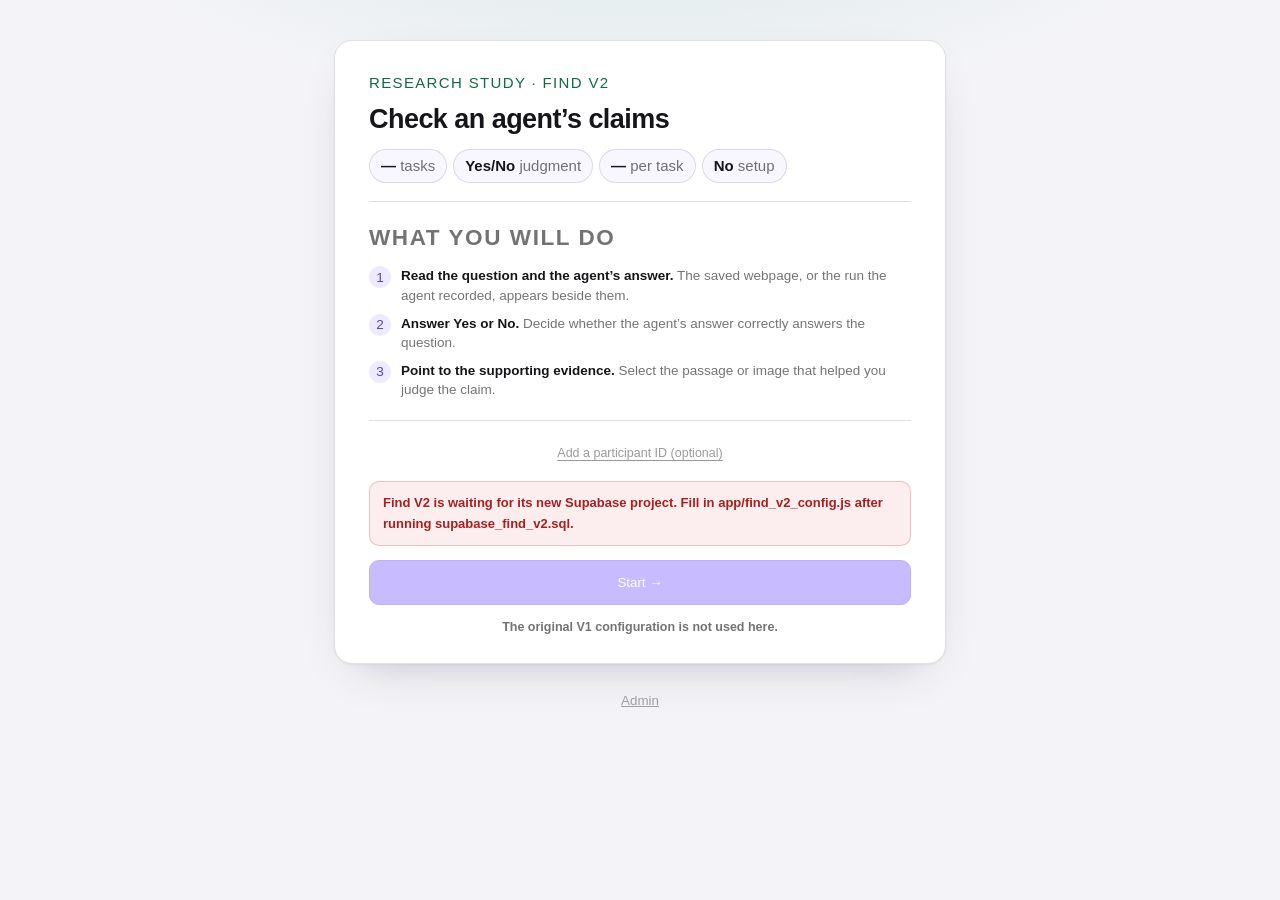
==== commit 6f1fea3a: "Find V2: a crossed queue, a walkthrough, and a task page that boots The task page had stopped bootin" ====
--- a/index.html
+++ b/index.html
@@ -4,7 +4,10 @@
   <meta charset="utf-8">
   <meta name="viewport" content="width=device-width, initial-scale=1">
   <title>PageGuide Find V2</title>
-  <link rel="stylesheet" href="styles/site.css?v=find-v2-20260915">
+  <!-- The trajectory viewer's stylesheet. Loaded here for Admin → Session preview, which mounts the
+       real stimulus renderer rather than mocking one up; participants never see it on this page. -->
+  <link rel="stylesheet" href="styles/stimulus.css?v=find-v2-20260902o">
+  <link rel="stylesheet" href="styles/site.css?v=find-v2-20260902o">
 </head>
 <body class="welcome-body find-v2-body">
   <main class="welcome">
@@ -12,14 +15,10 @@
       <header class="welcome-hero">
         <p class="welcome-eyebrow">Research study · Find V2</p>
         <h1 class="welcome-title">Check an agent’s claims</h1>
-        <p class="welcome-lead">
-          You will read a question, inspect the answer a web agent gave, and decide whether that
-          answer is correct. Some answers are correct and some are not.
-        </p>
         <ul class="welcome-meta">
           <li class="welcome-chip"><span class="welcome-chip-k" id="find-v2-task-count">—</span> tasks</li>
           <li class="welcome-chip"><span class="welcome-chip-k">Yes/No</span> judgment</li>
-          <li class="welcome-chip"><span class="welcome-chip-k">3</span> min per claim</li>
+          <li class="welcome-chip"><span class="welcome-chip-k" id="find-v2-task-limit">—</span> per task</li>
           <li class="welcome-chip"><span class="welcome-chip-k">No</span> setup</li>
         </ul>
       </header>
@@ -47,14 +46,6 @@
         </ol>
       </section>
 
-      <details class="welcome-fold">
-        <summary><strong>This is Find V2.</strong> It is separate from the original study</summary>
-        <div class="welcome-fold-body">
-          This version contains Find claims only. It uses its own Supabase configuration, sessions,
-          stimuli, and result table; opening it does not change an original Find/Guide run.
-        </div>
-      </details>
-
       <div class="welcome-actions">
         <button class="welcome-id-toggle" id="participant-id-toggle" type="button">Add a participant ID (optional)</button>
         <div class="welcome-id-field" id="participant-id-field" hidden>
@@ -63,9 +54,8 @@
           <input class="welcome-input" id="participant-id" type="text" placeholder="e.g. P07" autocomplete="off">
         </div>
         <div class="welcome-status" id="welcome-status">Loading Find V2…</div>
-        <button class="welcome-btn" id="start-btn" disabled>Start Find V2 →</button>
+        <button class="welcome-btn" id="start-btn" disabled>Start →</button>
         <p class="welcome-fine" id="welcome-count"></p>
-        <p class="welcome-consent">Starting is voluntary. You may close the tab at any point.</p>
       </div>
     </div>
 
@@ -75,23 +65,32 @@
       participant who follows it starts answering V1 tasks that no V2 session will ever record.
       Revealed by openAdmin and hidden again on Leave Admin.
     -->
-    <a class="admin-door find-v2-back" id="find-v1-link" href="find-v1.html" hidden>Original V1 study</a>
     <button class="admin-door" id="admin-btn">Admin</button>
     <section class="admin-panel" id="admin-panel" hidden></section>
   </main>
 
   <script>window.STUDY_VARIANT = 'find-v2';</script>
-  <script src="app/find_v2_config.js?v=find-v2-20260915" onerror="window.__findV2ConfigMissing = true"></script>
+  <script src="app/find_v2_config.js?v=find-v2-20260902o" onerror="window.__findV2ConfigMissing = true"></script>
   <!-- The four-variant model is shared by the adapter, the session and the editor. -->
-  <script src="app/markdown.js?v=find-v2-20260915"></script>
-  <script src="app/find_citations.js?v=find-v2-20260915"></script>
-  <script src="app/find_v2_variants.js?v=find-v2-20260915"></script>
-  <script src="app/find_v2_supabase.js?v=find-v2-20260915"></script>
-  <script src="app/find_v2_session.js?v=find-v2-20260915"></script>
+  <script src="app/markdown.js?v=find-v2-20260902o"></script>
+  <script src="app/find_citations.js?v=find-v2-20260902o"></script>
+  <script src="app/find_v2_variants.js?v=find-v2-20260902o"></script>
+  <script src="app/find_v2_guide_key.js?v=find-v2-20260902o"></script>
+  <script src="app/find_v2_supabase.js?v=find-v2-20260902o"></script>
+  <script src="app/find_v2_session.js?v=find-v2-20260902o"></script>
   <!-- Exact small-sample tests and the results charts, both plain modules with no build step. -->
-  <script src="app/find_v2_stats.js?v=find-v2-20260915"></script>
-  <script src="app/find_v2_charts.js?v=find-v2-20260915"></script>
-  <script src="app/find_v2_welcome.js?v=find-v2-20260915"></script>
+  <script src="app/find_v2_stats.js?v=find-v2-20260902o"></script>
+  <script src="app/find_v2_charts.js?v=find-v2-20260902o"></script>
+  <!-- The left pane of a Guide task, for Admin → Session preview. Same file study.html drives, so
+       the preview cannot drift from what a participant is shown. -->
+  <!-- THE NON-GROUNDED ARM'S DEFINITION. _stripGuideArm lives here, and without it a task whose
+       `arms.nongrounding` was never recorded renders as "no trajectory recorded for this condition"
+       — which is not the condition, it is a blank page where the condition should be. With it, the
+       non-grounded arm is DERIVED from the grounded one: same steps as text, no screenshots, no
+       evidence. Verbatim copy of the extension's file; see the rule in README. -->
+  <script src="vendor/guide_trajectories.js?v=find-v2-20260902o"></script>
+  <script src="app/stimulus.js?v=find-v2-20260902o"></script>
+  <script src="app/find_v2_welcome.js?v=find-v2-20260902o"></script>
 </body>
 </html>
 
--- a/styles/stimulus.css
+++ b/styles/stimulus.css
@@ -0,0 +1,528 @@
+/* PageGuide study — the trajectory viewer that fills the tab beside the panel.
+   Mirrors the live run's View Journey card (sidepanel/panel.css .pageguide-goal-*), with one
+   difference that matters: the dots here carry NO status colour. In the live run green and amber
+   encode the agent's own confidence and verification; in a study that asks a participant which step
+   went wrong, colouring the suspect step is telling them the answer. */
+
+* { box-sizing: border-box; }
+
+html, body {
+  height: 100%;
+  margin: 0;
+}
+
+body {
+  display: flex;
+  flex-direction: column;
+  background: #f4f4f8;
+  color: #111;
+  font: 400 14px/1.5 -apple-system, BlinkMacSystemFont, 'Segoe UI', system-ui, sans-serif;
+}
+
+.tv-head {
+  flex: 0 0 auto;
+  display: flex;
+  align-items: flex-start;
+  justify-content: space-between;
+  gap: 16px;
+  padding: 14px 20px 16px;
+  background: #fff;
+  border-bottom: 1px solid rgba(0, 0, 0, 0.1);
+}
+
+.tv-head-main { min-width: 0; }
+
+/* Labelled, because "add an orange to the cart" on its own could be an instruction TO the reader.
+   It is the task the agent was given, and the whole screen is about judging how it went. */
+.tv-kicker {
+  font-size: 10px;
+  font-weight: 800;
+  letter-spacing: 0.1em;
+  text-transform: uppercase;
+  color: rgba(0, 0, 0, 0.4);
+  margin-bottom: 3px;
+}
+
+/* The goal stays on screen for the whole task: "does this action serve the goal?" is one of the
+   questions, and it cannot be answered while scrolling the panel back up to re-read it. */
+.tv-goal {
+  margin: 0;
+  font-size: 20px;
+  font-weight: 700;
+  line-height: 1.3;
+  letter-spacing: -0.01em;
+}
+
+.tv-count {
+  flex: 0 0 auto;
+  margin-top: 12px;
+  font-size: 12px;
+  font-weight: 700;
+  color: #5b3fd6;
+  letter-spacing: 0.04em;
+  text-transform: uppercase;
+}
+
+.tv-main {
+  flex: 1 1 auto;
+  display: flex;
+  min-height: 0;
+}
+
+.tv-stage {
+  flex: 1 1 auto;
+  overflow: auto;
+  padding: 20px 24px 40px;
+}
+
+/* One column at reading width. The screenshots want the space; the prose does not. */
+.tv-col { max-width: 860px; }
+
+.tv-empty {
+  height: 100%;
+  display: flex;
+  align-items: center;
+  justify-content: center;
+  color: rgba(0, 0, 0, 0.4);
+  font-style: italic;
+}
+
+.tv-step-url {
+  color: rgba(0, 0, 0, 0.45);
+  font-size: 12px;
+  word-break: break-all;
+}
+
+/* ── The two page states ──────────────────────────────────────────────────────
+   Their own section, side by side, above the journey: they are the pair a participant compares to
+   answer "did this actually get done?", and a comparison spread across a long scroll is a memory
+   test. Closed by default — clicking opens the full-size view, so the section stays a summary. */
+.tv-states {
+  display: grid;
+  grid-template-columns: repeat(auto-fit, minmax(240px, 1fr));
+  gap: 12px;
+  margin-bottom: 20px;
+}
+
+.tv-state-btn {
+  display: flex;
+  flex-direction: column;
+  align-items: flex-start;
+  gap: 3px;
+  padding: 14px 16px;
+  text-align: left;
+  font: inherit;
+  color: inherit;
+  background: #fff;
+  border: 1px solid rgba(0, 0, 0, 0.12);
+  border-radius: 12px;
+  cursor: pointer;
+}
+
+.tv-state-btn:hover {
+  border-color: rgba(120, 87, 255, 0.5);
+  background: rgba(120, 87, 255, 0.04);
+}
+
+/* A state the run never recorded says so, rather than vanishing — an absent card and an absent
+   feature look identical, and one of them is worth re-capturing to fix. */
+.tv-state-btn.is-empty {
+  cursor: default;
+  background: transparent;
+  border-style: dashed;
+  color: rgba(0, 0, 0, 0.45);
+}
+
+.tv-state-btn.is-empty:hover { border-color: rgba(0, 0, 0, 0.12); background: transparent; }
+
+.tv-state-kicker {
+  font-size: 10px;
+  font-weight: 800;
+  letter-spacing: 0.08em;
+  text-transform: uppercase;
+  color: #5b3fd6;
+}
+
+.tv-state-btn.is-empty .tv-state-kicker { color: rgba(0, 0, 0, 0.35); }
+
+.tv-state-cap {
+  font-size: 15px;
+  font-weight: 600;
+  line-height: 1.35;
+}
+
+.tv-state-hint {
+  font-size: 12px;
+  color: rgba(0, 0, 0, 0.45);
+}
+
+/* ── View Journey ─────────────────────────────────────────────────────────────
+   Open by default, unlike the live run's, which collapses once the run ends: there the reader
+   watched it happen, here it is the material they were brought to look at. */
+.tv-journey {
+  padding: 14px 16px;
+  background: #fff;
+  border: 1px solid rgba(0, 0, 0, 0.12);
+  border-radius: 12px;
+}
+
+.tv-journey-summary {
+  list-style: none;
+  cursor: pointer;
+  display: flex;
+  align-items: center;
+  gap: 6px;
+  font-size: 12px;
+  font-weight: 760;
+  letter-spacing: 0.04em;
+  text-transform: uppercase;
+  color: rgba(0, 0, 0, 0.5);
+}
+
+.tv-journey-summary::-webkit-details-marker { display: none; }
+
+.tv-journey-summary::before {
+  content: "▸";
+  font-size: 10px;
+  transition: transform .12s ease;
+}
+
+.tv-journey[open] > .tv-journey-summary::before { transform: rotate(90deg); }
+
+.tv-journey-list { margin-top: 10px; }
+
+.tv-journey-row {
+  display: grid;
+  grid-template-columns: 16px 1fr auto;
+  align-items: start;
+  gap: 10px;
+  padding: 9px 6px;
+  border-radius: 8px;
+  position: relative;
+}
+
+/* Only a row that can show you something behaves like it can. */
+.tv-journey-row.is-shot { cursor: pointer; }
+.tv-journey-row.is-shot:hover { background: rgba(120, 87, 255, 0.08); }
+
+/* The connecting line, as in the live timeline. */
+.tv-journey-row:not(:last-child)::before {
+  content: "";
+  position: absolute;
+  left: 11px;
+  top: 26px;
+  bottom: -9px;
+  width: 2px;
+  background: #e2e5f0;
+}
+
+.tv-dot {
+  width: 10px;
+  height: 10px;
+  margin-top: 6px;
+  border-radius: 999px;
+  background: #c9cde0;
+  z-index: 1;
+}
+
+.tv-journey-row.is-shot .tv-dot { background: #a99bf0; }
+
+.tv-journey-text {
+  font-size: 15px;
+  line-height: 1.45;
+  min-width: 0;
+}
+
+/* A row that can show you something says so. Without this the only cue was a hover that either
+   produced a card or did not, which makes an empty trajectory indistinguishable from a broken page. */
+.tv-peek {
+  justify-self: end;
+  align-self: center;
+  font-size: 14px;
+  color: rgba(120, 87, 255, 0.55);
+}
+
+.tv-journey-row.is-shot:hover .tv-peek { color: #5b3fd6; }
+
+.tv-warn {
+  margin: 10px 6px 0;
+  padding: 9px 12px;
+  background: rgba(234, 179, 8, 0.1);
+  border-left: 2px solid rgba(234, 179, 8, 0.6);
+  border-radius: 0 8px 8px 0;
+  font-size: 13px;
+  line-height: 1.5;
+  color: rgba(0, 0, 0, 0.7);
+}
+
+.tv-journey-text b {
+  display: inline-block;
+  min-width: 16px;
+  margin-right: 4px;
+  color: #5b3fd6;
+  font-weight: 700;
+}
+
+/* ── Answer and trail ────────────────────────────────────────────────────── */
+/* The heading carries its own explanation, folded away. Grid rather than flex so the hint can drop
+   onto its own full-width row underneath instead of squeezing the title. */
+.tv-section-title {
+  display: grid;
+  grid-template-columns: auto auto 1fr;
+  align-items: center;
+  gap: 8px;
+  margin: 22px 0 8px;
+  font-size: 11px;
+  font-weight: 800;
+  letter-spacing: 0.06em;
+  text-transform: uppercase;
+  color: #5b3fd6;
+}
+
+.tv-info {
+  width: 16px;
+  height: 16px;
+  padding: 0;
+  border: 1px solid rgba(91, 63, 214, 0.45);
+  border-radius: 999px;
+  background: transparent;
+  color: #5b3fd6;
+  font: 700 10px/1 Georgia, 'Times New Roman', serif;
+  cursor: pointer;
+}
+
+.tv-info:hover,
+.tv-info.is-open {
+  background: #5b3fd6;
+  border-color: #5b3fd6;
+  color: #fff;
+}
+
+/* Full width on the row below the title — the hint is a sentence, not a label. */
+.tv-hint {
+  grid-column: 1 / -1;
+  margin-top: 6px;
+  padding: 9px 12px;
+  background: rgba(120, 87, 255, 0.07);
+  border-left: 2px solid rgba(120, 87, 255, 0.45);
+  border-radius: 0 8px 8px 0;
+  color: rgba(0, 0, 0, 0.72);
+  font: 400 13px/1.5 -apple-system, BlinkMacSystemFont, 'Segoe UI', system-ui, sans-serif;
+  letter-spacing: 0;
+  text-transform: none;
+}
+
+.tv-answer,
+.tv-trail {
+  padding: 14px 16px;
+  background: #fff;
+  border: 1px solid rgba(0, 0, 0, 0.12);
+  border-radius: 12px;
+  font-size: 15px;
+  line-height: 1.55;
+}
+
+.tv-trail-summary { margin: 0 0 8px; }
+
+.tv-trail .tv-journey-row { padding: 7px 6px; }
+.tv-trail .tv-journey-text { font-size: 14px; }
+
+/* The linked phrase, underlined where it sits — mirrors .pageguide-answer-summary-ref in the chat.
+   A number at the end of a sentence says evidence exists; the underline says which words it backs. */
+.tv-ref {
+  color: #4a2fc0;
+  font-weight: 600;
+  text-decoration: underline;
+  text-decoration-thickness: 1px;
+  text-decoration-color: rgba(120, 87, 255, 0.5);
+  text-underline-offset: 3px;
+  cursor: pointer;
+}
+
+.tv-ref:hover {
+  text-decoration-thickness: 2px;
+  text-decoration-color: #5b3fd6;
+  background: rgba(120, 87, 255, 0.08);
+  border-radius: 3px;
+}
+
+/* The evidence chip: small, numbered, and unmistakably a control rather than a citation number. */
+.tv-chip {
+  display: inline-flex;
+  align-items: center;
+  justify-content: center;
+  min-width: 20px;
+  height: 20px;
+  margin: 0 2px;
+  padding: 0 5px;
+  vertical-align: 1px;
+  background: rgba(120, 87, 255, 0.12);
+  border: 1px solid rgba(120, 87, 255, 0.35);
+  border-radius: 6px;
+  color: #4a2fc0;
+  font: 700 11px/1 inherit;
+  cursor: pointer;
+}
+
+.tv-chip:hover { background: rgba(120, 87, 255, 0.24); }
+
+/* ── The hover card ──────────────────────────────────────────────────────── */
+.tv-pop {
+  position: fixed;
+  z-index: 40;
+  width: 460px;
+  max-width: calc(100vw - 16px);
+  /* The last resort when a short window cannot hold the card at all: scroll inside it rather than
+     off the bottom of a fixed element, where the picture would be unreachable. */
+  max-height: calc(100vh - 16px);
+  overflow-y: auto;
+  padding: 10px;
+  background: #fff;
+  border: 1px solid rgba(0, 0, 0, 0.14);
+  border-radius: 12px;
+  box-shadow: 0 12px 32px rgba(0, 0, 0, 0.18);
+}
+
+.tv-pop-shot {
+  display: block;
+  width: 100%;
+  border-radius: 8px;
+  border: 1px solid rgba(0, 0, 0, 0.12);
+  cursor: zoom-in;
+}
+
+.tv-pop-title {
+  margin-top: 8px;
+  font-size: 12px;
+  font-weight: 700;
+  color: #5b3fd6;
+}
+
+.tv-pop-note {
+  font-size: 13px;
+  line-height: 1.45;
+  color: rgba(0, 0, 0, 0.7);
+}
+
+/* ── The full-size view ──────────────────────────────────────────────────── */
+.tv-lightbox {
+  position: fixed;
+  inset: 0;
+  z-index: 60;
+  display: flex;
+  align-items: center;
+  justify-content: center;
+  padding: 24px;
+  background: rgba(0, 0, 0, 0.6);
+}
+
+.tv-lightbox-dialog {
+  max-width: 1200px;
+  max-height: 100%;
+  overflow: auto;
+  padding: 14px;
+  background: #fff;
+  border-radius: 12px;
+}
+
+.tv-lightbox-head {
+  display: flex;
+  align-items: center;
+  justify-content: space-between;
+  gap: 12px;
+  margin-bottom: 10px;
+  font-size: 13px;
+  font-weight: 700;
+}
+
+.tv-lightbox-close {
+  border: 0;
+  background: transparent;
+  font-size: 22px;
+  line-height: 1;
+  cursor: pointer;
+  color: rgba(0, 0, 0, 0.5);
+}
+
+.tv-lightbox img {
+  display: block;
+  width: 100%;
+  border-radius: 8px;
+  border: 1px solid rgba(0, 0, 0, 0.14);
+}
+
+.tv-lightbox-note {
+  margin-top: 10px;
+  font-size: 13px;
+  color: rgba(0, 0, 0, 0.7);
+}
+
+/* Lists in an agent answer. An answer that was written as a numbered list has to READ as one —
+   collapsed into a paragraph, "1. … 2. … 3." becomes a wall of prose with digits in it, and the
+   participant is asked to judge a claim they now have to parse first. */
+.tv-answer ul,
+.tv-answer ol,
+.tv-trail-summary ul,
+.tv-trail-summary ol {
+  margin: 6px 0;
+  padding-left: 22px;
+  display: flex;
+  flex-direction: column;
+  gap: 4px;
+}
+
+.tv-answer li,
+.tv-trail-summary li { line-height: 1.55; }
+
+.tv-answer p { margin: 0 0 8px; }
+.tv-answer p:last-child { margin-bottom: 0; }
+
+/* ── Key steps ────────────────────────────────────────────────────────────────
+   The journey rows the reasoning trail accounts for, flagged so a participant can start there
+   instead of matching step numbers by eye. Only drawn when mountStimulus is passed
+   `highlightMilestones` — off in the live study, see the note in render(). */
+.tv-journey-row.is-key {
+  background: rgba(255, 176, 32, 0.10);
+  box-shadow: inset 2px 0 0 #f0a020;
+}
+
+.tv-journey-row.is-key.is-shot:hover { background: rgba(255, 176, 32, 0.18); }
+
+.tv-journey-row.is-key .tv-dot { background: #f0a020; }
+
+.tv-key-flag {
+  display: inline-block;
+  margin-right: 8px;
+  padding: 1px 7px;
+  border-radius: 999px;
+  background: #f0a020;
+  color: #fff;
+  font-size: 10px;
+  font-weight: 800;
+  /* Tighter than the other uppercase chips: "IMPORTANT MILESTONE" is a long label sitting inline in
+     front of the step number, and the default tracking pushed the instruction off to the right. */
+  letter-spacing: 0.02em;
+  text-transform: uppercase;
+  white-space: nowrap;
+  vertical-align: 2px;
+}
+
+.tv-key-count {
+  margin-left: 4px;
+  padding: 1px 7px;
+  border-radius: 999px;
+  background: rgba(240, 160, 32, 0.16);
+  color: #8a5a00;
+  font-size: 10px;
+  letter-spacing: 0.03em;
+}
+
+.tv-key-legend {
+  margin: 0 0 8px;
+  padding: 8px 10px;
+  border-radius: 8px;
+  background: rgba(240, 160, 32, 0.08);
+  font-size: 12.5px;
+  line-height: 1.5;
+  color: rgba(0, 0, 0, 0.62);
+}
--- a/styles/site.css
+++ b/styles/site.css
@@ -42,7 +42,17 @@
   overflow-y: auto;
   background: #fff;
   border-right: 1px solid var(--line);
-}
+  /* A COLUMN, so the thing inside it can fill it.
+     `.tv-main` is `flex: 1 1 auto` and `.find-page` is `height: 100%` — both of which need a parent
+     with a definite height and a flex context, and this pane was neither. `height: 100%` on the frame
+     therefore resolved to auto and fell back to its `min-height: 80vh`, leaving a fifth of the
+     viewport as blank white under every page snapshot. */
+  display: flex;
+  flex-direction: column;
+  min-height: 0;
+}
+
+.task-stimulus > .tv-main { flex: 1 1 auto; min-height: 0; }
 
 .task-panel {
   overflow-y: auto;
@@ -376,6 +386,24 @@
 .q-body > .tv-condition + .tv-group { margin: -8px 0 12px; }
 .q-body > .tv-group { margin: 0 0 12px; }
 
+/* The admin preview's ← →. Set apart from the task's own buttons and stated as scaffolding, because
+   the whole point of walking the study as `admin` is to see what a participant sees — a control they
+   do not have should not read as part of the instrument. */
+.preview-nav {
+  display: flex;
+  align-items: center;
+  justify-content: space-between;
+  gap: 10px;
+  margin-top: 14px;
+  padding: 8px 10px;
+  border: 1px dashed var(--line);
+  border-radius: 10px;
+  background: rgba(0, 0, 0, 0.02);
+}
+.preview-nav-label { font-size: 11.5px; color: var(--muted); }
+.preview-nav-buttons { display: flex; gap: 6px; flex: 0 0 auto; }
+.preview-nav-buttons .q-btn { padding: 4px 12px; font-size: 14px; line-height: 1.2; }
+
 .q-post-body { display: flex; flex-direction: column; gap: 14px; }
 .q-post-section {
   background: var(--card);
@@ -992,6 +1020,18 @@
    into a split that was made by a counter. */
 .v2-chip.is-group-a { background: #fdf4ec; border-color: #eccfb0; color: #7a4a17; }
 .v2-chip.is-group-b { background: #eef6fa; border-color: #b7d4e4; color: #1d4c66; }
+/* Why a run is keyed incorrect. Misreported is the item the grounding condition exists to measure,
+   so it is the one that carries colour; the others are neutral. Not a red/green scale — none of
+   these is a better kind of failure, they are different kinds, and shading them by severity would
+   suggest a ranking the study does not have. */
+.v2-chip.is-mode-misreported { background: #fdf0e8; border-color: #edc3a6; color: #8a3c10; }
+.v2-chip.is-mode-incomplete { background: #f5f5f7; border-color: #d8d8de; color: #4a4a52; }
+.v2-chip.is-mode-could_not_complete { background: #f5f5f7; border-color: #d8d8de; color: #4a4a52; }
+.v2-chip.is-mode-unspecified { background: transparent; border-style: dashed; color: var(--muted); }
+/* Nobody opened a reference on this task. Marked, not coloured as a failure: in the non-grounded arm
+   there was nothing to open, and even in the grounded arm judging without checking is a finding
+   rather than a mistake. */
+.v2-chip.is-none-opened { background: transparent; border-style: dashed; color: var(--muted); font-weight: 600; }
 .admin-subtitle { margin: 22px 0 8px; font-size: 14px; font-weight: 800; }
 
 /* ── The reference panel (review mode) ───────────────────────────────────────
@@ -1006,6 +1046,11 @@
   background: var(--card);
 }
 .admin-link-list { margin: 10px 0; padding-left: 0; list-style: none; }
+/* Delete edits the answer participants read, unlike Re-link and Show. Marked as the destructive one
+   without being alarming — it is a normal part of tidying an answer, just the only button here that
+   changes the stimulus. */
+.admin-link-drop { color: #8c2b2b; border-color: #e6c3c3; }
+.admin-link-drop:hover { background: #fdeeee; border-color: #d99a9a; }
 .admin-link-row {
   padding: 8px 0;
   border-top: 1px solid var(--line);
@@ -1105,6 +1150,15 @@
 .guide-board td b { font-size: 17px; font-weight: 800; }
 .guide-board td.is-gap { background: #fdeeee; color: #8c2b2b; }
 .guide-board td.is-gap span { display: block; font-size: 10px; font-weight: 700; }
+/* Structurally empty, not missing — the same distinction renderCharts draws with "not in this
+   design". Muted, so the eye goes to the cells that can actually be filled. */
+.guide-board td.is-none { color: var(--muted); }
+.guide-board td.is-none span { display: block; font-size: 10px; font-weight: 600; }
+/* The INCORRECT row broken down by why. Indented and lighter because these are a reading of the row
+   above, not two more kinds of run — a group can have false successes and still be missing the
+   misreporting kind, and that gap is invisible on the totals alone. */
+.guide-board-sub th { padding-left: 16px; font-weight: 600; color: var(--muted); }
+.guide-board-sub td b { font-size: 14px; }
 .guide-board-total th,
 .guide-board-total td { background: #fafafc; color: var(--muted); }
 .guide-board-total td b { font-size: 14px; color: var(--ink); }
@@ -1963,6 +2017,9 @@
 .find-page {
   width: 100%;
   height: 100%;
+  /* The floor is for the stacked layout below 900px, where the shell's height is content-driven and
+     `height: 100%` has nothing to resolve against. With the pane a flex column at full height, the
+     desktop case takes the pane's own height and this never applies. */
   min-height: 80vh;
   border: 0;
   display: block;
@@ -2399,6 +2456,29 @@
 .tut-kind-fine { font-size: 12.5px; color: var(--muted); }
 .tut-welcome-actions { flex-direction: column; }
 
+/* Roomier than V1's cards, because V2's carry two short lines rather than a paragraph — at the old
+   padding the text sat closer to the edges than to itself. The head keeps its own inset so the band
+   and the body line up down the left. */
+.tut-kind-head { padding: 11px 16px; }
+.tut-kind-body { padding: 14px 16px 16px; }
+.tut-kind-body p { margin: 0 0 6px; }
+
+/* The skip button lives in the nav bar, where .tut-nav supplies the button's shape. Standing on its
+   own under the Start button it inherited the browser's default grey box, which read as a disabled
+   control rather than as the quiet way out. */
+.tut-welcome-actions .tut-nav-skip {
+  align-self: center;
+  margin-top: 10px;
+  padding: 6px 10px;
+  border: 0;
+  background: none;
+  font: inherit;
+  font-size: 13px;
+  cursor: pointer;
+}
+
+.tut-welcome-actions .tut-nav-skip:hover { color: var(--accent-dark); }
+
 /* ── What we were looking for ────────────────────────────────────────────────── */
 .tut-debrief {
   border: 1px solid var(--line);
@@ -2971,7 +3051,10 @@
 
 .find-v2-body .welcome-eyebrow { color: #0f6b43; }
 .find-v2-back { margin-top: 20px; text-decoration: none; }
-.find-v2-back + .admin-door { margin-top: 8px; }
+/* The V1 door sits beside "Leave Admin" inside the unlocked shell, so the two exits read as one
+   row rather than as a button and a stray link. */
+.admin-exit-row { align-items: center; gap: 14px; margin-top: 10px; }
+.admin-exit-row .admin-door { margin: 0; }
 
 .find-v2-editor-picker {
   display: grid;
@@ -3678,3 +3761,194 @@
 
 .viz-task-tag.is-new { background: rgba(235, 104, 52, .14); color: #a3421a; }
 .viz-task-tag.is-old { background: rgba(42, 120, 214, .12); color: #1c5cab; }
+
+/* index.html loads styles/stimulus.css so Admin → Session preview can mount the real trajectory
+   viewer. That file is the extension's stylesheet verbatim, and it makes the DOCUMENT a full-height
+   flex column — correct for the task screen it was written for, wrong for a welcome page that
+   scrolls. Undone here for the welcome document only; study.html carries no such class and keeps
+   the flex column it needs. Rather than editing stimulus.css, which is a port and stays one. */
+body.welcome-body { display: block; height: auto; }
+
+/* ── Admin → Session preview ──────────────────────────────────────────────────
+   The Guide task as a participant meets it. The left half is the real stimulus renderer inside a
+   scroll box rather than a viewport-tall pane, so the whole two-pane screen stays on one admin page
+   without either half growing without limit. */
+.preview-flow { margin: 14px 0; }
+
+.preview-stages {
+  list-style: none;
+  margin: 6px 0 14px;
+  padding: 0;
+  display: grid;
+  gap: 8px;
+}
+
+.preview-stage {
+  display: grid;
+  grid-template-columns: 26px 1fr;
+  gap: 10px;
+  align-items: start;
+  padding: 9px 11px;
+  border-radius: 10px;
+  border: 1px solid var(--line);
+  background: #fff;
+}
+
+/* Which pane the moment happens in, said in the border rather than in more prose. */
+.preview-stage.is-left { border-left: 3px solid var(--accent); }
+.preview-stage.is-right { border-left: 3px solid #b9bed4; }
+
+.preview-stage-n {
+  display: grid;
+  place-items: center;
+  width: 22px;
+  height: 22px;
+  border-radius: 999px;
+  background: var(--accent);
+  color: #fff;
+  font-size: 11px;
+  font-weight: 800;
+}
+
+.preview-stage-pane {
+  margin-left: 8px;
+  font-size: 11px;
+  letter-spacing: 0.03em;
+  text-transform: uppercase;
+  color: rgba(0, 0, 0, 0.42);
+}
+
+.preview-stage p { margin: 4px 0 0; font-size: 13px; line-height: 1.5; }
+
+.preview-controls {
+  display: grid;
+  grid-template-columns: repeat(auto-fit, minmax(230px, 1fr));
+  gap: 14px;
+  align-items: start;
+  margin: 14px 0 8px;
+}
+
+/* The inclusion switches are the widest group and the one that changes the stimulus rather than the
+   view of it, so they get a row to themselves wherever the grid has more than one column. */
+.preview-field-wide { grid-column: 1 / -1; }
+
+/* On/off said in the chip as well as in the box: a row of four look-alike toggles is read at a
+   glance, and the glance has to land on which ones are IN. */
+.preview-section.is-in {
+  border-color: var(--accent);
+  background: rgba(120, 87, 255, 0.08);
+  font-weight: 700;
+}
+
+.preview-save .welcome-status { margin: 0; font-size: 12px; align-self: center; }
+
+.preview-field { display: block; min-width: 0; }
+.preview-field .welcome-label { display: block; margin-bottom: 5px; }
+
+.preview-chips { display: flex; flex-wrap: wrap; gap: 6px; }
+
+.preview-toggle {
+  display: inline-flex;
+  align-items: center;
+  gap: 6px;
+  padding: 5px 9px;
+  border: 1px solid var(--line);
+  border-radius: 999px;
+  background: #fff;
+  font-size: 12px;
+  cursor: pointer;
+}
+
+/* Not shipped. A switch that changes what participants see has to look different from one that
+   only changes this preview. */
+.preview-toggle.is-proposal {
+  border-color: #f0a020;
+  background: rgba(240, 160, 32, 0.08);
+}
+
+.preview-frame {
+  display: grid;
+  grid-template-columns: minmax(0, 1.45fr) minmax(300px, 1fr);
+  grid-template-rows: auto minmax(0, 1fr);
+  gap: 0 0;
+  margin-top: 10px;
+  border: 1px solid var(--line);
+  border-radius: 12px;
+  overflow: hidden;
+  background: var(--panel-bg);
+}
+
+.preview-pane-label {
+  padding: 7px 12px;
+  border-bottom: 1px solid var(--line);
+  background: #f6f7fb;
+  font-size: 11px;
+  font-weight: 800;
+  letter-spacing: 0.05em;
+  text-transform: uppercase;
+  color: rgba(0, 0, 0, 0.45);
+}
+
+.preview-stimulus,
+.preview-question {
+  max-height: 70vh;
+  overflow-y: auto;
+  background: #fff;
+}
+
+.preview-question { background: var(--panel-bg); border-left: 1px solid var(--line); }
+
+.preview-inert { margin-top: 12px; }
+
+@media (max-width: 900px) {
+  .preview-controls { grid-template-columns: 1fr; }
+  .preview-frame { grid-template-columns: 1fr; }
+  .preview-question { border-left: 0; border-top: 1px solid var(--line); }
+}
+
+/* Which arm the left pane is actually showing — recorded, or derived from the grounded one at
+   render. A researcher reviewing wording needs to know which of the two they are reading. */
+.preview-source { margin: 8px 0 0; }
+.preview-source.is-derived {
+  padding: 7px 10px;
+  border-radius: 8px;
+  background: rgba(120, 87, 255, 0.08);
+}
+
+/* ── The Find V2 walkthrough ───────────────────────────────────────────────────
+   Reuses V1's .tut-* vocabulary for the hero, the nav bar and the debrief. These are the pieces
+   this walkthrough adds: the orientation card that sits above the question on a practice task, and
+   the quoted page sentences in the Find debrief. (V1's .tut-evidence expects <li> children and
+   compares what the participant picked; this one only quotes, so it is its own thing.) */
+.tut-orient {
+  border-color: var(--accent);
+  background: rgba(120, 87, 255, 0.05);
+}
+
+.tut-orient-list {
+  margin: 10px 0 0;
+  padding-left: 18px;
+  font-size: 13px;
+  line-height: 1.55;
+  color: var(--muted);
+}
+
+.tut-orient-list li { margin-bottom: 7px; }
+.tut-orient-list b { color: var(--ink); }
+
+.tut-debrief-answer { margin: 6px 0 10px; font-weight: 700; }
+
+.tut-fact {
+  border-left: 3px solid var(--accent);
+  padding: 4px 0 4px 10px;
+  margin: 10px 0;
+}
+
+.tut-fact-label {
+  font: 800 11px/1.4 inherit;
+  letter-spacing: .05em;
+  text-transform: uppercase;
+  color: var(--muted);
+}
+
+.tut-fact-text { font-size: 13.5px; line-height: 1.5; }
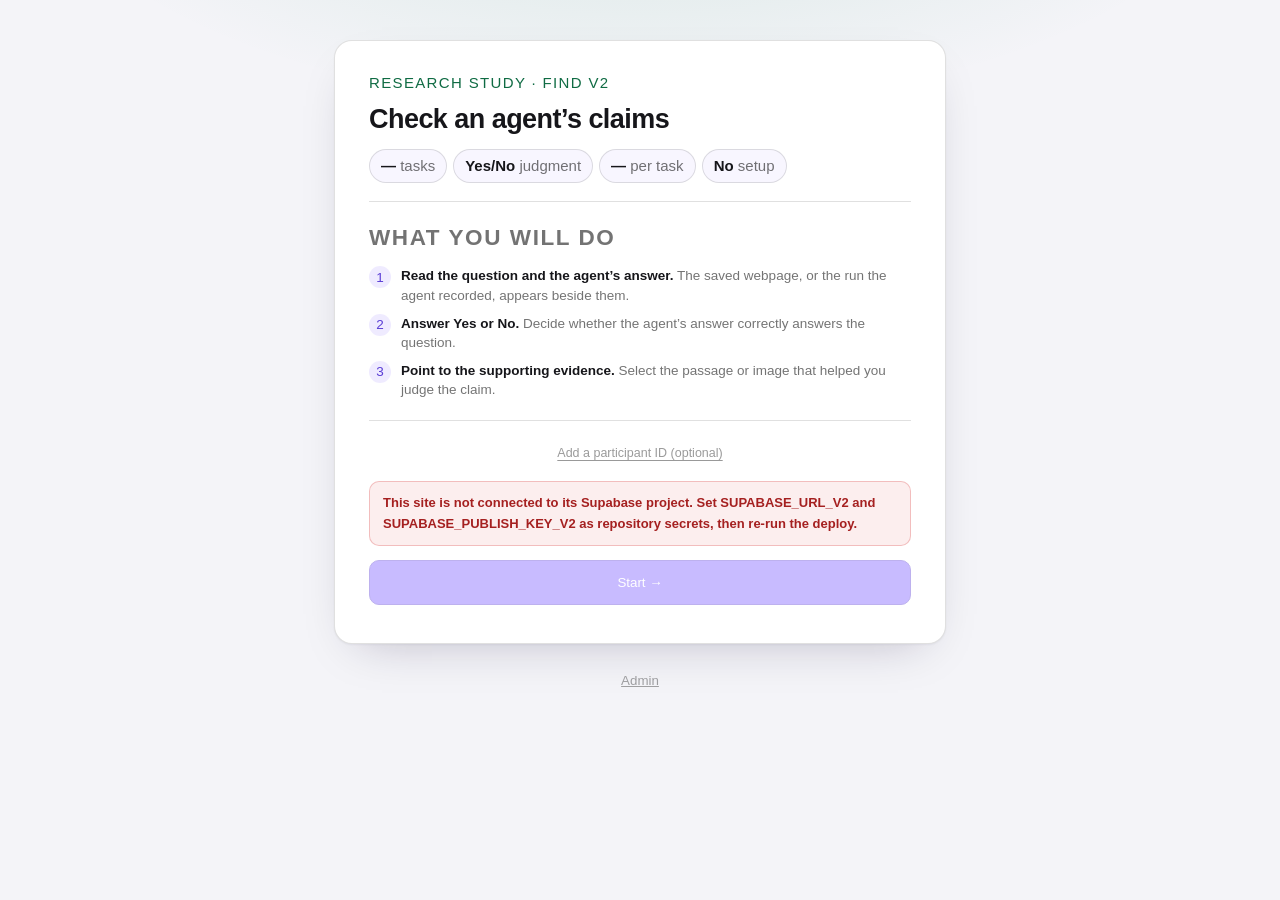
==== commit b88ea748: "final release" ====
--- a/index.html
+++ b/index.html
@@ -7,7 +7,7 @@
   <!-- The trajectory viewer's stylesheet. Loaded here for Admin → Session preview, which mounts the
        real stimulus renderer rather than mocking one up; participants never see it on this page. -->
   <link rel="stylesheet" href="styles/stimulus.css?v=find-v2-20260902o">
-  <link rel="stylesheet" href="styles/site.css?v=find-v2-20260902o">
+  <link rel="stylesheet" href="styles/site.css?v=find-v2-20260903b">
 </head>
 <body class="welcome-body find-v2-body">
   <main class="welcome">
@@ -77,7 +77,7 @@
   <script src="app/find_v2_variants.js?v=find-v2-20260902o"></script>
   <script src="app/find_v2_guide_key.js?v=find-v2-20260902o"></script>
   <script src="app/find_v2_supabase.js?v=find-v2-20260902o"></script>
-  <script src="app/find_v2_session.js?v=find-v2-20260902o"></script>
+  <script src="app/find_v2_session.js?v=find-v2-20260903a"></script>
   <!-- Exact small-sample tests and the results charts, both plain modules with no build step. -->
   <script src="app/find_v2_stats.js?v=find-v2-20260902o"></script>
   <script src="app/find_v2_charts.js?v=find-v2-20260902o"></script>
@@ -89,8 +89,7 @@
        non-grounded arm is DERIVED from the grounded one: same steps as text, no screenshots, no
        evidence. Verbatim copy of the extension's file; see the rule in README. -->
   <script src="vendor/guide_trajectories.js?v=find-v2-20260902o"></script>
-  <script src="app/stimulus.js?v=find-v2-20260902o"></script>
-  <script src="app/find_v2_welcome.js?v=find-v2-20260902o"></script>
+  <script src="app/stimulus.js?v=find-v2-20260903b"></script>
+  <script src="app/find_v2_welcome.js?v=find-v2-20260903a"></script>
 </body>
 </html>
-
--- a/styles/stimulus.css
+++ b/styles/stimulus.css
@@ -107,7 +107,7 @@
 .tv-state-btn {
   display: flex;
   flex-direction: column;
-  align-items: flex-start;
+  align-items: stretch;
   gap: 3px;
   padding: 14px 16px;
   text-align: left;
@@ -499,9 +499,7 @@
   color: #fff;
   font-size: 10px;
   font-weight: 800;
-  /* Tighter than the other uppercase chips: "IMPORTANT MILESTONE" is a long label sitting inline in
-     front of the step number, and the default tracking pushed the instruction off to the right. */
-  letter-spacing: 0.02em;
+  letter-spacing: 0.05em;
   text-transform: uppercase;
   white-space: nowrap;
   vertical-align: 2px;
@@ -517,12 +515,48 @@
   letter-spacing: 0.03em;
 }
 
+/* Read at the size of the steps it is about, not at footnote size. It is the one line that says
+   what the flags mean, and set smaller than the list below it, it read as a caption to be skipped. */
 .tv-key-legend {
-  margin: 0 0 8px;
-  padding: 8px 10px;
+  margin: 0 0 10px;
+  padding: 10px 12px;
   border-radius: 8px;
   background: rgba(240, 160, 32, 0.08);
-  font-size: 12.5px;
-  line-height: 1.5;
-  color: rgba(0, 0, 0, 0.62);
-}
+  font-size: 14.5px;
+  line-height: 1.55;
+  color: rgba(0, 0, 0, 0.75);
+}
+
+/* ── The before/after thumbnails ──────────────────────────────────────────────
+   The picture itself, small, above the label. "Click to view" described a screenshot without
+   showing that one was there, and these two cards — the quickest way to see whether the job got
+   done — read as headings and went unopened. */
+.tv-state-thumb {
+  display: block;
+  margin: 0 0 10px;
+  border-radius: 8px;
+  overflow: hidden;
+  background: #f2f2f6;
+  border: 1px solid rgba(0, 0, 0, 0.08);
+  /* A fixed strip rather than the shot's own aspect ratio: the two cards sit side by side and a tall
+     screenshot beside a wide one makes the pair look like a fault. The top of a page is the part
+     worth previewing anyway — it is where the change usually shows. */
+  height: 108px;
+}
+
+.tv-state-thumb img {
+  display: block;
+  width: 100%;
+  height: 100%;
+  object-fit: cover;
+  object-position: top center;
+}
+
+.tv-state-btn:hover .tv-state-thumb { border-color: rgba(120, 87, 255, 0.4); }
+
+.tv-state-text {
+  display: flex;
+  flex-direction: column;
+  align-items: flex-start;
+  gap: 3px;
+}
--- a/styles/site.css
+++ b/styles/site.css
@@ -470,6 +470,82 @@
 }
 .q-step:hover { border-color: var(--accent); color: var(--accent-dark); }
 .q-step.is-on { background: var(--accent); border-color: var(--accent); color: #fff; }
+
+/* ── Find V2 Guide: mark the wrong step in the journey ───────────────────────
+   The trajectory is already where a participant reads and inspects a step, so localization lives
+   on that row instead of repeating every step number in the question pane. The controls are visible
+   from the start so a problem can be marked at the moment it is found. */
+.tv-step-actions {
+  justify-self: end;
+  align-self: center;
+  display: inline-flex;
+  align-items: center;
+  gap: 7px;
+}
+
+.tv-mark-wrong[hidden] { display: none; }
+
+.tv-mark-wrong {
+  display: inline-flex;
+  align-items: center;
+  gap: 5px;
+  min-height: 28px;
+  padding: 3px 9px;
+  border: 1px solid rgba(165, 32, 32, 0.28);
+  border-radius: 999px;
+  background: #fff;
+  color: var(--bad);
+  font-family: inherit;
+  font-size: 11.5px;
+  font-weight: 700;
+  line-height: 1.35;
+  white-space: nowrap;
+  cursor: pointer;
+}
+
+.tv-mark-wrong:hover,
+.tv-mark-wrong:focus-visible {
+  border-color: var(--bad);
+  background: rgba(165, 32, 32, 0.05);
+  outline: none;
+}
+
+.tv-mark-wrong:focus-visible { box-shadow: 0 0 0 3px rgba(165, 32, 32, 0.14); }
+
+.tv-mark-wrong[aria-pressed="true"] {
+  border-color: var(--bad);
+  background: var(--bad);
+  color: #fff;
+}
+
+.tv-mark-wrong:disabled { opacity: 0.6; cursor: default; }
+
+.tv-mark-plus {
+  width: 13px;
+  text-align: center;
+  font-size: 13px;
+  line-height: 1;
+}
+
+.tv-journey-row.is-marked-wrong,
+.tv-journey-row.is-marked-wrong.is-key,
+.tv-journey-row.is-marked-wrong.is-shot:hover {
+  background: rgba(165, 32, 32, 0.07);
+  box-shadow: inset 3px 0 0 var(--bad);
+}
+
+.tv-journey-row.is-marked-wrong .tv-dot { background: var(--bad); }
+
+.q-guide-localize > .q-sub { margin: -2px 0 9px; line-height: 1.55; }
+.q-guide-step-status {
+  margin: 0;
+  padding: 7px 9px;
+  border-radius: 8px;
+  background: rgba(120, 87, 255, 0.08);
+  color: var(--accent-dark);
+  font-size: 12px;
+  font-weight: 750;
+}
 
 .q-field {
   width: 100%;
@@ -3952,3 +4028,91 @@
 }
 
 .tut-fact-text { font-size: 13.5px; line-height: 1.5; }
+
+/* ── The Find V2 walkthrough's coachmarks ─────────────────────────────────────
+   A spotlight, an arrow and a card. The dimming is one enormous box-shadow on the spotlight rather
+   than four positioned panels: a single element cannot leave a seam between the panes, and it moves
+   in one write per frame while the target scrolls. */
+.v2tour { position: fixed; inset: 0; z-index: 2147483000; pointer-events: none; }
+
+.v2tour-hole {
+  position: fixed;
+  border-radius: 10px;
+  box-shadow: 0 0 0 9999px rgba(16, 16, 26, 0.55);
+  outline: 2px solid var(--accent);
+  outline-offset: 0;
+  transition: top .18s ease, left .18s ease, width .18s ease, height .18s ease;
+}
+
+.v2tour-card {
+  position: fixed;
+  width: 300px;
+  max-width: calc(100vw - 24px);
+  padding: 14px 16px 12px;
+  border-radius: 12px;
+  background: var(--card);
+  box-shadow: 0 12px 40px rgba(16, 16, 26, 0.35);
+  pointer-events: auto;
+}
+
+.v2tour-step {
+  font: 800 10.5px/1.4 inherit;
+  letter-spacing: .08em;
+  text-transform: uppercase;
+  color: var(--accent-dark);
+}
+
+.v2tour-title { margin: 3px 0 5px; font-size: 15px; font-weight: 800; }
+.v2tour-body { font-size: 13px; line-height: 1.55; color: var(--muted); }
+.v2tour-body b { color: var(--ink); }
+
+.v2tour-actions {
+  display: flex;
+  justify-content: flex-end;
+  gap: 8px;
+  margin-top: 12px;
+}
+
+.v2tour-actions .q-btn { padding: 6px 12px; font-size: 13px; }
+
+/* The arrow is the card's own corner, rotated — so it is always the card's colour and can never
+   drift out of register with it the way a separately positioned triangle does. */
+.v2tour-arrow {
+  position: absolute;
+  width: 12px;
+  height: 12px;
+  background: var(--card);
+  transform: rotate(45deg);
+}
+
+.v2tour-card[data-side="left"]  .v2tour-arrow { right: -6px; margin-top: -6px; }
+.v2tour-card[data-side="right"] .v2tour-arrow { left: -6px; margin-top: -6px; }
+.v2tour-card[data-side="top"]   .v2tour-arrow { bottom: -6px; margin-left: -6px; }
+.v2tour-card[data-side="bottom"] .v2tour-arrow { top: -6px; margin-left: -6px; }
+
+/* Given / Task on the intro cards. */
+.tut-given, .tut-task { margin: 0 0 6px; font-size: 13px; line-height: 1.55; }
+.tut-given { color: var(--muted); }
+.tut-task { color: var(--ink); margin-bottom: 0; }
+.tut-given b, .tut-task b { color: var(--accent-dark); }
+
+/* ── Admin → Walkthrough ──────────────────────────────────────────────────────
+   The live task page in a frame. Tall rather than wide: the walkthrough's own layout is the two
+   study panes, and squeezing it below their stacking breakpoint would show a layout no participant
+   sees. */
+.walkthrough-tools { margin: 12px 0 10px; }
+
+.walkthrough-frame {
+  border: 1px solid var(--line);
+  border-radius: 12px;
+  overflow: hidden;
+  background: var(--card);
+}
+
+.walkthrough-frame iframe {
+  display: block;
+  width: 100%;
+  height: 78vh;
+  min-height: 520px;
+  border: 0;
+}
